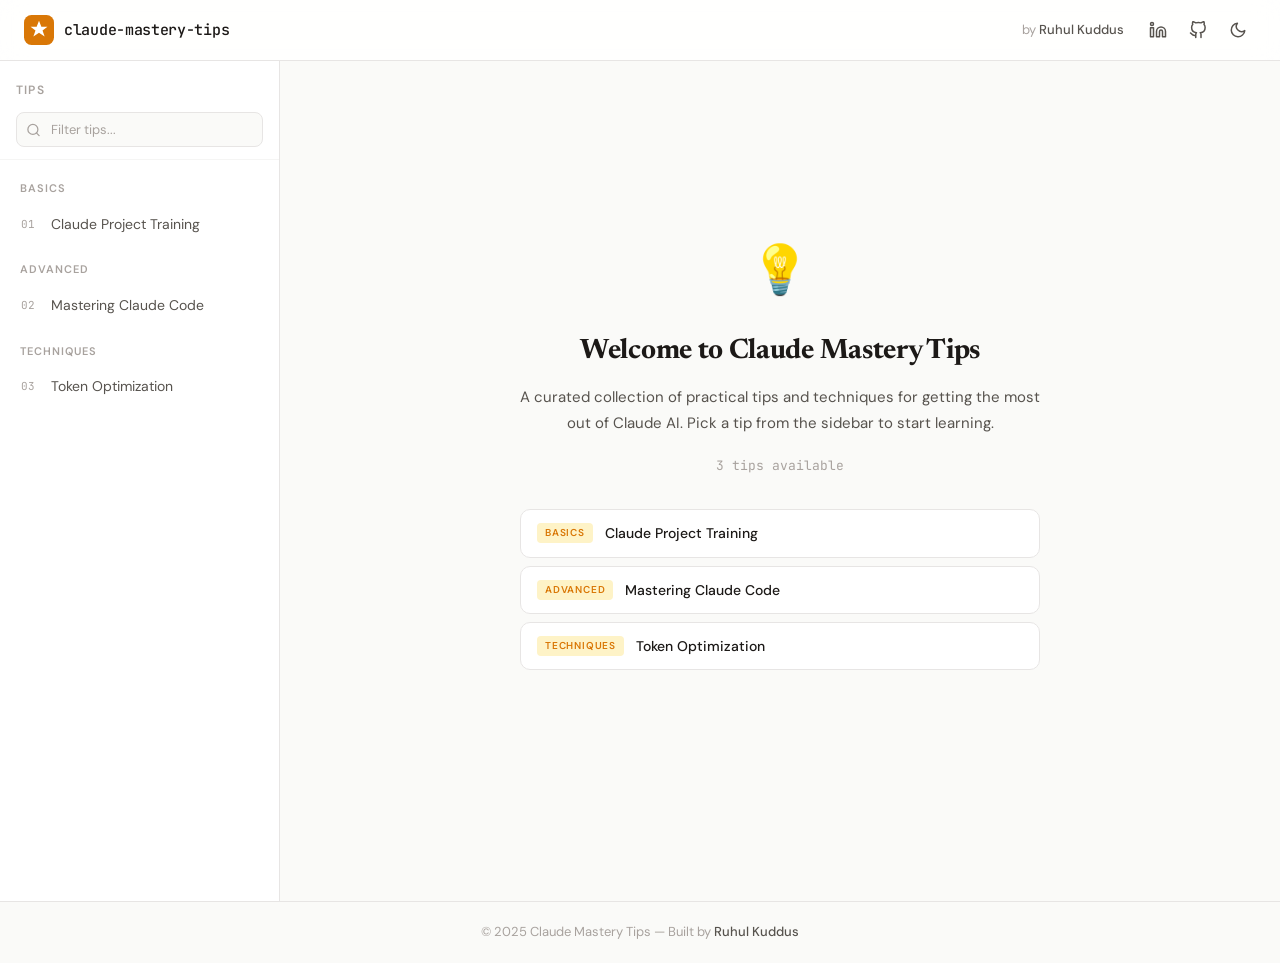
==== index.html @ 5baa3fc4 "Initial commit" ====
<!DOCTYPE html>
<html lang="en" data-theme="light">
<head>
  <meta charset="UTF-8">
  <meta name="viewport" content="width=device-width, initial-scale=1.0">
  <title>Claude Mastery Tips — Practical AI Prompting Guide</title>
  <meta name="description" content="A curated collection of practical tips and techniques for mastering Claude AI. Learn prompt engineering, system prompts, and advanced workflows.">
  <meta property="og:title" content="Claude Mastery Tips">
  <meta property="og:description" content="Practical tips and techniques for mastering Claude AI.">
  <meta property="og:type" content="website">
  <link rel="icon" href="data:image/svg+xml,<svg xmlns='http://www.w3.org/2000/svg' viewBox='0 0 100 100'><text y='.9em' font-size='90'>💡</text></svg>">
  <link rel="preconnect" href="https://fonts.googleapis.com">
  <link rel="preconnect" href="https://fonts.gstatic.com" crossorigin>
  <link href="https://fonts.googleapis.com/css2?family=Newsreader:ital,opsz,wght@0,6..72,400;0,6..72,600;0,6..72,700;1,6..72,400&family=DM+Sans:ital,wght@0,400;0,500;0,600;0,700;1,400&family=JetBrains+Mono:wght@400;500&display=swap" rel="stylesheet">
  <link rel="stylesheet" href="style.css">
</head>
<body>

  <!-- Reading Progress Bar -->
  <div class="progress-bar" id="progressBar"></div>

  <!-- Header -->
  <header class="site-header" id="siteHeader">
    <div class="header-inner">
      <div class="header-left">
        <a href="#" class="site-brand" id="homeLink">
          <svg class="site-logo" viewBox="0 0 32 32" fill="none" xmlns="http://www.w3.org/2000/svg">
            <rect width="32" height="32" rx="8" fill="var(--accent)"/>
            <path d="M16 6L18.5 12.5H25L19.75 16.5L22 23L16 19L10 23L12.25 16.5L7 12.5H13.5L16 6Z" fill="white"/>
          </svg>
          <span class="site-name">claude-mastery-tips</span>
        </a>
      </div>
      <div class="header-right">
        <span class="dev-credit">by <a href="https://linkedin.com/in/ruhulkuddus" target="_blank" rel="noopener">Ruhul Kuddus</a></span>
        <div class="header-icons">
          <a href="https://www.linkedin.com/in/mdruhulkuddus/" target="_blank" rel="noopener" class="icon-link" aria-label="LinkedIn">
            <svg viewBox="0 0 24 24" fill="none" stroke="currentColor" stroke-width="2" stroke-linecap="round" stroke-linejoin="round"><path d="M16 8a6 6 0 0 1 6 6v7h-4v-7a2 2 0 0 0-2-2 2 2 0 0 0-2 2v7h-4v-7a6 6 0 0 1 6-6z"/><rect x="2" y="9" width="4" height="12"/><circle cx="4" cy="4" r="2"/></svg>
          </a>
          <a href="https://github.com/mdruhulkuddus/" target="_blank" rel="noopener" class="icon-link" aria-label="GitHub">
            <svg viewBox="0 0 24 24" fill="none" stroke="currentColor" stroke-width="2" stroke-linecap="round" stroke-linejoin="round"><path d="M9 19c-5 1.5-5-2.5-7-3m14 6v-3.87a3.37 3.37 0 0 0-.94-2.61c3.14-.35 6.44-1.54 6.44-7A5.44 5.44 0 0 0 20 4.77 5.07 5.07 0 0 0 19.91 1S18.73.65 16 2.48a13.38 13.38 0 0 0-7 0C6.27.65 5.09 1 5.09 1A5.07 5.07 0 0 0 5 4.77a5.44 5.44 0 0 0-1.5 3.78c0 5.42 3.3 6.61 6.44 7A3.37 3.37 0 0 0 9 18.13V22"/></svg>
          </a>
          <button class="theme-toggle" id="themeToggle" aria-label="Toggle theme">
            <!-- Sun icon (shown in dark mode) -->
            <svg class="icon-sun" viewBox="0 0 24 24" fill="none" stroke="currentColor" stroke-width="2" stroke-linecap="round" stroke-linejoin="round"><circle cx="12" cy="12" r="5"/><line x1="12" y1="1" x2="12" y2="3"/><line x1="12" y1="21" x2="12" y2="23"/><line x1="4.22" y1="4.22" x2="5.64" y2="5.64"/><line x1="18.36" y1="18.36" x2="19.78" y2="19.78"/><line x1="1" y1="12" x2="3" y2="12"/><line x1="21" y1="12" x2="23" y2="12"/><line x1="4.22" y1="19.78" x2="5.64" y2="18.36"/><line x1="18.36" y1="5.64" x2="19.78" y2="4.22"/></svg>
            <!-- Moon icon (shown in light mode) -->
            <svg class="icon-moon" viewBox="0 0 24 24" fill="none" stroke="currentColor" stroke-width="2" stroke-linecap="round" stroke-linejoin="round"><path d="M21 12.79A9 9 0 1 1 11.21 3 7 7 0 0 0 21 12.79z"/></svg>
          </button>
        </div>
      </div>
    </div>

    <!-- Mobile Menu Button -->
    <button class="mobile-menu-btn" id="mobileMenuBtn" aria-label="Toggle sidebar">
      <svg viewBox="0 0 24 24" fill="none" stroke="currentColor" stroke-width="2" stroke-linecap="round" stroke-linejoin="round"><line x1="3" y1="12" x2="21" y2="12"/><line x1="3" y1="6" x2="21" y2="6"/><line x1="3" y1="18" x2="21" y2="18"/></svg>
    </button>
  </header>

  <!-- Main Layout -->
  <main class="main-layout">
    <!-- Sidebar Overlay (mobile) -->
    <div class="sidebar-overlay" id="sidebarOverlay"></div>

    <!-- Sidebar -->
    <aside class="sidebar" id="sidebar">
      <div class="sidebar-header">
        <h2 class="sidebar-title">Tips</h2>
        <div class="sidebar-search">
          <svg class="search-icon" viewBox="0 0 24 24" fill="none" stroke="currentColor" stroke-width="2" stroke-linecap="round" stroke-linejoin="round"><circle cx="11" cy="11" r="8"/><line x1="21" y1="21" x2="16.65" y2="16.65"/></svg>
          <input type="text" id="searchInput" placeholder="Filter tips..." aria-label="Filter tips">
        </div>
      </div>
      <nav class="sidebar-nav" id="sidebarNav">
        <!-- Generated by JS -->
      </nav>
    </aside>

    <!-- Content Area -->
    <div class="content-area" id="contentArea">
      <!-- Welcome screen or loaded tip -->
      <div class="welcome-screen" id="welcomeScreen">
        <div class="welcome-inner">
          <div class="welcome-icon">💡</div>
          <h1>Welcome to Claude Mastery Tips</h1>
          <p>A curated collection of practical tips and techniques for getting the most out of Claude AI. Pick a tip from the sidebar to start learning.</p>
          <div class="welcome-stats">
            <span id="tipCount">0 tips</span> available
          </div>
          <div class="featured-tips" id="featuredTips">
            <!-- Generated by JS -->
          </div>
        </div>
      </div>

      <!-- Tip content injected here -->
      <div class="tip-container" id="tipContainer" style="display:none;">
        <div class="tip-nav-bar">
          <button class="tip-nav-btn" id="prevTip" aria-label="Previous tip">
            <svg viewBox="0 0 24 24" fill="none" stroke="currentColor" stroke-width="2" stroke-linecap="round" stroke-linejoin="round"><polyline points="15 18 9 12 15 6"/></svg>
            <span>Previous</span>
          </button>
          <span class="tip-position" id="tipPosition"></span>
          <button class="tip-nav-btn" id="nextTip" aria-label="Next tip">
            <span>Next</span>
            <svg viewBox="0 0 24 24" fill="none" stroke="currentColor" stroke-width="2" stroke-linecap="round" stroke-linejoin="round"><polyline points="9 18 15 12 9 6"/></svg>
          </button>
        </div>
        <article class="tip-body" id="tipBody">
          <!-- Loaded content here -->
        </article>
      </div>

      <!-- Back to top -->
      <button class="back-to-top" id="backToTop" aria-label="Back to top">
        <svg viewBox="0 0 24 24" fill="none" stroke="currentColor" stroke-width="2" stroke-linecap="round" stroke-linejoin="round"><polyline points="18 15 12 9 6 15"/></svg>
      </button>
    </div>
  </main>

  <!-- Footer -->
  <footer class="site-footer">
    <div class="footer-inner">
      <p>&copy; 2025 Claude Mastery Tips — Built by <a href="https://www.linkedin.com/in/mdruhulkuddus/" target="_blank" rel="noopener">Ruhul Kuddus</a></p>
    </div>
  </footer>

  <script src="app.js"></script>
</body>
</html>
---- style.css ----
/* ===================================================
   Claude Mastery Tips — Stylesheet
   A clean, readable, blog-style static site
   =================================================== */

/* --- CSS Custom Properties (Theme) --- */
:root {
  /* Light Theme (default) */
  --bg: #FAFAF8;
  --bg-secondary: #F2F1EE;
  --surface: #FFFFFF;
  --text: #1C1917;
  --text-secondary: #57534E;
  --text-muted: #A8A29E;
  --accent: #D97706;
  --accent-hover: #B45309;
  --accent-light: #FEF3C7;
  --accent-subtle: rgba(217, 119, 6, 0.08);
  --border: #E7E5E4;
  --border-light: #F5F5F4;
  --sidebar-bg: #FFFFFF;
  --sidebar-active: #FEF3C7;
  --sidebar-hover: #FAFAF8;
  --code-bg: #F5F5F4;
  --code-text: #292524;
  --code-border: #E7E5E4;
  --blockquote-bg: #FFFBEB;
  --blockquote-border: #F59E0B;
  --shadow-sm: 0 1px 2px rgba(0,0,0,0.04);
  --shadow-md: 0 4px 12px rgba(0,0,0,0.06);
  --shadow-lg: 0 8px 24px rgba(0,0,0,0.08);
  --header-bg: rgba(255, 255, 255, 0.85);
  --progress-bg: var(--accent);
  --scrollbar-thumb: #D6D3D1;
  --scrollbar-track: transparent;
  --overlay-bg: rgba(0,0,0,0.3);
  --table-stripe: #FAFAF8;
  --kbd-bg: #E7E5E4;
}

[data-theme="dark"] {
  --bg: #1A1917;
  --bg-secondary: #22201E;
  --surface: #2A2826;
  --text: #E7E5E4;
  --text-secondary: #A8A29E;
  --text-muted: #78716C;
  --accent: #FBBF24;
  --accent-hover: #F59E0B;
  --accent-light: rgba(251, 191, 36, 0.12);
  --accent-subtle: rgba(251, 191, 36, 0.06);
  --border: #3D3A37;
  --border-light: #2A2826;
  --sidebar-bg: #22201E;
  --sidebar-active: rgba(251, 191, 36, 0.12);
  --sidebar-hover: #2A2826;
  --code-bg: #2A2826;
  --code-text: #E7E5E4;
  --code-border: #3D3A37;
  --blockquote-bg: rgba(251, 191, 36, 0.06);
  --blockquote-border: #FBBF24;
  --shadow-sm: 0 1px 2px rgba(0,0,0,0.2);
  --shadow-md: 0 4px 12px rgba(0,0,0,0.3);
  --shadow-lg: 0 8px 24px rgba(0,0,0,0.4);
  --header-bg: rgba(26, 25, 23, 0.9);
  --scrollbar-thumb: #44403C;
  --overlay-bg: rgba(0,0,0,0.6);
  --table-stripe: #2A2826;
  --kbd-bg: #3D3A37;
}

/* --- Base Reset --- */
*, *::before, *::after {
  box-sizing: border-box;
  margin: 0;
  padding: 0;
}

html {
  scroll-behavior: smooth;
  -webkit-text-size-adjust: 100%;
}

body {
  font-family: 'DM Sans', -apple-system, BlinkMacSystemFont, sans-serif;
  font-size: 16px;
  line-height: 1.6;
  color: var(--text);
  background-color: var(--bg);
  transition: background-color 0.25s ease, color 0.25s ease;
  min-height: 100vh;
  display: flex;
  flex-direction: column;
  overflow-x: hidden;
}

a {
  color: var(--accent);
  text-decoration: none;
  transition: color 0.2s ease;
}

a:hover {
  color: var(--accent-hover);
}

/* Scrollbar */
::-webkit-scrollbar {
  width: 6px;
}
::-webkit-scrollbar-track {
  background: var(--scrollbar-track);
}
::-webkit-scrollbar-thumb {
  background: var(--scrollbar-thumb);
  border-radius: 3px;
}

/* --- Reading Progress Bar --- */
.progress-bar {
  position: fixed;
  top: 0;
  left: 0;
  height: 3px;
  width: 0%;
  background: var(--accent);
  z-index: 1001;
  transition: width 0.1s linear;
  border-radius: 0 2px 2px 0;
}

/* --- Header --- */
.site-header {
  position: sticky;
  top: 0;
  z-index: 100;
  background: var(--header-bg);
  backdrop-filter: blur(12px);
  -webkit-backdrop-filter: blur(12px);
  border-bottom: 1px solid var(--border);
  transition: background-color 0.25s ease, border-color 0.25s ease;
}

.header-inner {
  max-width: 1400px;
  margin: 0 auto;
  padding: 0 24px;
  height: 60px;
  display: flex;
  align-items: center;
  justify-content: space-between;
}

.header-left {
  display: flex;
  align-items: center;
}

.site-brand {
  display: flex;
  align-items: center;
  gap: 10px;
  color: var(--text);
  text-decoration: none;
  transition: opacity 0.2s;
}

.site-brand:hover {
  opacity: 0.8;
  color: var(--text);
}

.site-logo {
  width: 30px;
  height: 30px;
  flex-shrink: 0;
}

.site-name {
  font-family: 'JetBrains Mono', monospace;
  font-size: 15px;
  font-weight: 500;
  letter-spacing: -0.3px;
}

.header-right {
  display: flex;
  align-items: center;
  gap: 16px;
}

.dev-credit {
  font-size: 13px;
  color: var(--text-muted);
}

.dev-credit a {
  color: var(--text-secondary);
  font-weight: 500;
}

.dev-credit a:hover {
  color: var(--accent);
}

.header-icons {
  display: flex;
  align-items: center;
  gap: 4px;
}

.icon-link,
.theme-toggle {
  display: flex;
  align-items: center;
  justify-content: center;
  width: 36px;
  height: 36px;
  border-radius: 8px;
  color: var(--text-secondary);
  transition: all 0.2s ease;
  border: none;
  background: transparent;
  cursor: pointer;
}

.icon-link svg,
.theme-toggle svg {
  width: 18px;
  height: 18px;
}

.icon-link:hover,
.theme-toggle:hover {
  background: var(--bg-secondary);
  color: var(--text);
}

/* Theme toggle icon visibility */
[data-theme="light"] .icon-sun { display: none; }
[data-theme="light"] .icon-moon { display: block; }
[data-theme="dark"] .icon-sun { display: block; }
[data-theme="dark"] .icon-moon { display: none; }

/* Mobile menu button */
.mobile-menu-btn {
  display: none;
  position: absolute;
  left: 16px;
  top: 50%;
  transform: translateY(-50%);
  width: 36px;
  height: 36px;
  align-items: center;
  justify-content: center;
  border: none;
  background: transparent;
  color: var(--text);
  cursor: pointer;
  border-radius: 8px;
  transition: background 0.2s;
}

.mobile-menu-btn svg {
  width: 20px;
  height: 20px;
}

.mobile-menu-btn:hover {
  background: var(--bg-secondary);
}

/* --- Main Layout --- */
.main-layout {
  flex: 1;
  display: flex;
  max-width: 1400px;
  margin: 0 auto;
  width: 100%;
  position: relative;
}

/* --- Sidebar --- */
.sidebar {
  width: 280px;
  min-width: 280px;
  height: calc(100vh - 60px);
  position: sticky;
  top: 60px;
  background: var(--sidebar-bg);
  border-right: 1px solid var(--border);
  display: flex;
  flex-direction: column;
  overflow: hidden;
  transition: background-color 0.25s ease, border-color 0.25s ease;
}

.sidebar-header {
  padding: 20px 16px 12px;
  border-bottom: 1px solid var(--border-light);
}

.sidebar-title {
  font-family: 'DM Sans', sans-serif;
  font-size: 12px;
  font-weight: 600;
  text-transform: uppercase;
  letter-spacing: 1.2px;
  color: var(--text-muted);
  margin-bottom: 12px;
}

.sidebar-search {
  position: relative;
}

.search-icon {
  position: absolute;
  left: 10px;
  top: 50%;
  transform: translateY(-50%);
  width: 15px;
  height: 15px;
  color: var(--text-muted);
  pointer-events: none;
}

.sidebar-search input {
  width: 100%;
  padding: 8px 12px 8px 34px;
  border: 1px solid var(--border);
  border-radius: 8px;
  background: var(--bg);
  color: var(--text);
  font-family: 'DM Sans', sans-serif;
  font-size: 13px;
  outline: none;
  transition: all 0.2s ease;
}

.sidebar-search input::placeholder {
  color: var(--text-muted);
}

.sidebar-search input:focus {
  border-color: var(--accent);
  box-shadow: 0 0 0 3px var(--accent-subtle);
}

.sidebar-nav {
  flex: 1;
  overflow-y: auto;
  padding: 8px;
}

.sidebar-category {
  margin-bottom: 4px;
}

.category-label {
  font-size: 11px;
  font-weight: 600;
  text-transform: uppercase;
  letter-spacing: 1px;
  color: var(--text-muted);
  padding: 12px 12px 6px;
  display: block;
}

.sidebar-link {
  display: flex;
  align-items: center;
  gap: 10px;
  padding: 10px 12px;
  border-radius: 8px;
  color: var(--text-secondary);
  font-size: 14px;
  font-weight: 400;
  text-decoration: none;
  transition: all 0.15s ease;
  cursor: pointer;
  border: 1px solid transparent;
  line-height: 1.4;
}

.sidebar-link:hover {
  background: var(--sidebar-hover);
  color: var(--text);
}

.sidebar-link.active {
  background: var(--sidebar-active);
  color: var(--accent-hover);
  font-weight: 500;
  border-color: rgba(217, 119, 6, 0.15);
}

[data-theme="dark"] .sidebar-link.active {
  color: var(--accent);
  border-color: rgba(251, 191, 36, 0.15);
}

.sidebar-link-number {
  font-family: 'JetBrains Mono', monospace;
  font-size: 11px;
  color: var(--text-muted);
  min-width: 20px;
}

.sidebar-link.active .sidebar-link-number {
  color: var(--accent);
}

.sidebar-no-results {
  padding: 20px 16px;
  text-align: center;
  color: var(--text-muted);
  font-size: 13px;
}

/* Sidebar overlay for mobile */
.sidebar-overlay {
  display: none;
  position: fixed;
  inset: 0;
  background: var(--overlay-bg);
  z-index: 49;
  opacity: 0;
  transition: opacity 0.3s ease;
}

.sidebar-overlay.active {
  display: block;
  opacity: 1;
}

/* --- Content Area --- */
.content-area {
  flex: 1;
  min-width: 0;
  position: relative;
  padding: 0;
}

/* Welcome Screen */
.welcome-screen {
  display: flex;
  align-items: center;
  justify-content: center;
  min-height: calc(100vh - 60px - 60px);
  padding: 40px 24px;
}

.welcome-inner {
  max-width: 520px;
  text-align: center;
}

.welcome-icon {
  font-size: 48px;
  margin-bottom: 20px;
  animation: float 3s ease-in-out infinite;
}

@keyframes float {
  0%, 100% { transform: translateY(0); }
  50% { transform: translateY(-8px); }
}

.welcome-inner h1 {
  font-family: 'Newsreader', Georgia, serif;
  font-size: 28px;
  font-weight: 700;
  margin-bottom: 12px;
  color: var(--text);
  letter-spacing: -0.3px;
}

.welcome-inner p {
  color: var(--text-secondary);
  font-size: 15px;
  line-height: 1.7;
  margin-bottom: 20px;
}

.welcome-stats {
  font-family: 'JetBrains Mono', monospace;
  font-size: 13px;
  color: var(--text-muted);
  margin-bottom: 32px;
}

.featured-tips {
  display: flex;
  flex-direction: column;
  gap: 8px;
}

.featured-tip-card {
  display: flex;
  align-items: center;
  gap: 12px;
  padding: 12px 16px;
  background: var(--surface);
  border: 1px solid var(--border);
  border-radius: 10px;
  cursor: pointer;
  transition: all 0.2s ease;
  text-align: left;
  text-decoration: none;
  color: var(--text);
}

.featured-tip-card:hover {
  border-color: var(--accent);
  box-shadow: var(--shadow-md);
  transform: translateY(-1px);
  color: var(--text);
}

.featured-tip-card .card-category {
  font-size: 10px;
  font-weight: 600;
  text-transform: uppercase;
  letter-spacing: 0.8px;
  color: var(--accent);
  background: var(--accent-light);
  padding: 2px 8px;
  border-radius: 4px;
  flex-shrink: 0;
}

.featured-tip-card .card-title {
  font-size: 14px;
  font-weight: 500;
  flex: 1;
}

/* --- Tip Container --- */
.tip-container {
  max-width: 760px;
  margin: 0 auto;
  padding: 24px 32px 60px;
}

.tip-nav-bar {
  display: flex;
  align-items: center;
  justify-content: space-between;
  padding: 12px 0 24px;
  border-bottom: 1px solid var(--border-light);
  margin-bottom: 32px;
}

.tip-nav-btn {
  display: flex;
  align-items: center;
  gap: 6px;
  padding: 6px 12px;
  border: 1px solid var(--border);
  border-radius: 8px;
  background: var(--surface);
  color: var(--text-secondary);
  font-family: 'DM Sans', sans-serif;
  font-size: 13px;
  cursor: pointer;
  transition: all 0.2s ease;
}

.tip-nav-btn svg {
  width: 16px;
  height: 16px;
}

.tip-nav-btn:hover:not(:disabled) {
  border-color: var(--accent);
  color: var(--accent);
  background: var(--accent-subtle);
}

.tip-nav-btn:disabled {
  opacity: 0.35;
  cursor: not-allowed;
}

.tip-position {
  font-family: 'JetBrains Mono', monospace;
  font-size: 12px;
  color: var(--text-muted);
}

/* --- Tip Content Styles (Blog Typography) --- */
.tip-body .tip-content {}

.tip-body .tip-header {
  margin-bottom: 32px;
}

.tip-body .tip-category {
  display: inline-block;
  font-size: 11px;
  font-weight: 600;
  text-transform: uppercase;
  letter-spacing: 1px;
  color: var(--accent);
  background: var(--accent-light);
  padding: 3px 10px;
  border-radius: 5px;
  margin-bottom: 12px;
}

.tip-body h1 {
  font-family: 'Newsreader', Georgia, serif;
  font-size: 32px;
  font-weight: 700;
  line-height: 1.25;
  color: var(--text);
  margin-bottom: 12px;
  letter-spacing: -0.5px;
}

.tip-body .tip-meta {
  display: flex;
  align-items: center;
  gap: 16px;
  font-size: 13px;
  color: var(--text-muted);
}

.tip-body .tip-meta time {
  display: flex;
  align-items: center;
  gap: 4px;
}

.tip-body .read-time {
  display: flex;
  align-items: center;
  gap: 4px;
}

.tip-body .read-time::before {
  content: '·';
  margin-right: 4px;
}

/* Body text */
.tip-body h2 {
  font-family: 'Newsreader', Georgia, serif;
  font-size: 24px;
  font-weight: 600;
  margin-top: 40px;
  margin-bottom: 16px;
  color: var(--text);
  letter-spacing: -0.3px;
}

.tip-body h3 {
  font-family: 'DM Sans', sans-serif;
  font-size: 18px;
  font-weight: 600;
  margin-top: 32px;
  margin-bottom: 12px;
  color: var(--text);
}

.tip-body h4 {
  font-family: 'DM Sans', sans-serif;
  font-size: 15px;
  font-weight: 600;
  margin-top: 24px;
  margin-bottom: 8px;
  color: var(--text);
  text-transform: uppercase;
  letter-spacing: 0.5px;
}

.tip-body p {
  font-size: 16.5px;
  line-height: 1.75;
  margin-bottom: 18px;
  color: var(--text);
  font-family: 'Newsreader', Georgia, serif;
}

.tip-body strong {
  font-weight: 600;
  color: var(--text);
}

.tip-body em {
  font-style: italic;
}

.tip-body a {
  color: var(--accent);
  text-decoration: underline;
  text-decoration-thickness: 1px;
  text-underline-offset: 2px;
}

.tip-body a:hover {
  color: var(--accent-hover);
}

/* Lists */
.tip-body ul,
.tip-body ol {
  margin-bottom: 18px;
  padding-left: 24px;
  font-family: 'Newsreader', Georgia, serif;
}

.tip-body li {
  font-size: 16.5px;
  line-height: 1.75;
  margin-bottom: 6px;
  color: var(--text);
}

.tip-body li::marker {
  color: var(--accent);
}

/* Code */
.tip-body code {
  font-family: 'JetBrains Mono', monospace;
  font-size: 14px;
  background: var(--code-bg);
  color: var(--code-text);
  padding: 2px 6px;
  border-radius: 4px;
  border: 1px solid var(--code-border);
}

.tip-body pre {
  margin-bottom: 20px;
  border-radius: 10px;
  overflow: hidden;
  position: relative;
  border: 1px solid var(--code-border);
}

.tip-body pre code {
  display: block;
  padding: 20px 24px;
  overflow-x: auto;
  font-size: 13.5px;
  line-height: 1.6;
  background: var(--code-bg);
  border: none;
  border-radius: 0;
}

/* Copy button on code blocks */
.code-copy-btn {
  position: absolute;
  top: 8px;
  right: 8px;
  padding: 5px 10px;
  border: 1px solid var(--border);
  border-radius: 6px;
  background: var(--surface);
  color: var(--text-muted);
  font-family: 'DM Sans', sans-serif;
  font-size: 11px;
  cursor: pointer;
  opacity: 0;
  transition: all 0.2s ease;
  z-index: 2;
}

.tip-body pre:hover .code-copy-btn {
  opacity: 1;
}

.code-copy-btn:hover {
  color: var(--accent);
  border-color: var(--accent);
}

.code-copy-btn.copied {
  color: #16a34a;
  border-color: #16a34a;
}

/* Blockquote */
.tip-body blockquote {
  margin: 24px 0;
  padding: 16px 20px;
  background: var(--blockquote-bg);
  border-left: 3px solid var(--blockquote-border);
  border-radius: 0 8px 8px 0;
}

.tip-body blockquote p {
  margin-bottom: 0;
  font-style: italic;
  color: var(--text-secondary);
}

/* Table */
.tip-body table {
  width: 100%;
  margin-bottom: 20px;
  border-collapse: collapse;
  font-size: 14px;
  border-radius: 8px;
  overflow: hidden;
  border: 1px solid var(--border);
}

.tip-body th,
.tip-body td {
  padding: 10px 14px;
  text-align: left;
  border-bottom: 1px solid var(--border);
}

.tip-body th {
  background: var(--bg-secondary);
  font-weight: 600;
  font-size: 13px;
  text-transform: uppercase;
  letter-spacing: 0.5px;
  color: var(--text-secondary);
}

.tip-body tr:nth-child(even) td {
  background: var(--table-stripe);
}

/* Horizontal rule */
.tip-body hr {
  margin: 32px 0;
  border: none;
  height: 1px;
  background: var(--border);
}

/* Keyboard shortcut styling */
.tip-body kbd {
  font-family: 'JetBrains Mono', monospace;
  font-size: 12px;
  background: var(--kbd-bg);
  padding: 2px 6px;
  border-radius: 4px;
  border: 1px solid var(--border);
  box-shadow: 0 1px 0 var(--border);
}

/* Tip callout boxes */
.tip-body .callout {
  padding: 16px 20px;
  border-radius: 10px;
  margin: 24px 0;
  border: 1px solid;
}

.tip-body .callout-tip {
  background: rgba(34, 197, 94, 0.06);
  border-color: rgba(34, 197, 94, 0.2);
}

.tip-body .callout-warning {
  background: rgba(234, 179, 8, 0.06);
  border-color: rgba(234, 179, 8, 0.2);
}

.tip-body .callout-info {
  background: rgba(59, 130, 246, 0.06);
  border-color: rgba(59, 130, 246, 0.2);
}

.tip-body .callout-title {
  font-weight: 600;
  margin-bottom: 4px;
  font-size: 14px;
}

/* --- Back to Top --- */
.back-to-top {
  position: fixed;
  bottom: 24px;
  right: 24px;
  width: 40px;
  height: 40px;
  display: flex;
  align-items: center;
  justify-content: center;
  border-radius: 10px;
  border: 1px solid var(--border);
  background: var(--surface);
  color: var(--text-secondary);
  cursor: pointer;
  opacity: 0;
  pointer-events: none;
  transform: translateY(8px);
  transition: all 0.25s ease;
  box-shadow: var(--shadow-md);
  z-index: 50;
}

.back-to-top svg {
  width: 18px;
  height: 18px;
}

.back-to-top.visible {
  opacity: 1;
  pointer-events: auto;
  transform: translateY(0);
}

.back-to-top:hover {
  color: var(--accent);
  border-color: var(--accent);
}

/* --- Footer --- */
.site-footer {
  border-top: 1px solid var(--border);
  background: var(--bg);
  transition: background-color 0.25s ease, border-color 0.25s ease;
}

.footer-inner {
  max-width: 1400px;
  margin: 0 auto;
  padding: 20px 24px;
  text-align: center;
}

.footer-inner p {
  font-size: 13px;
  color: var(--text-muted);
}

.footer-inner a {
  color: var(--text-secondary);
  font-weight: 500;
}

.footer-inner a:hover {
  color: var(--accent);
}

/* --- Content Loading Animation --- */
@keyframes fadeInUp {
  from {
    opacity: 0;
    transform: translateY(12px);
  }
  to {
    opacity: 1;
    transform: translateY(0);
  }
}

.tip-body.fade-in {
  animation: fadeInUp 0.35s ease forwards;
}

/* Skeleton loading */
.skeleton {
  background: linear-gradient(90deg, var(--bg-secondary) 25%, var(--border-light) 50%, var(--bg-secondary) 75%);
  background-size: 200% 100%;
  animation: shimmer 1.5s infinite;
  border-radius: 6px;
}

@keyframes shimmer {
  0% { background-position: 200% 0; }
  100% { background-position: -200% 0; }
}

.skeleton-title {
  height: 36px;
  width: 70%;
  margin-bottom: 12px;
}

.skeleton-meta {
  height: 16px;
  width: 30%;
  margin-bottom: 32px;
}

.skeleton-line {
  height: 18px;
  width: 100%;
  margin-bottom: 12px;
}

.skeleton-line:nth-child(odd) {
  width: 90%;
}

/* --- Responsive --- */
@media (max-width: 1024px) {
  .sidebar {
    width: 240px;
    min-width: 240px;
  }

  .tip-container {
    padding: 24px 24px 60px;
  }
}

@media (max-width: 768px) {
  .mobile-menu-btn {
    display: flex;
  }

  .header-inner {
    padding-left: 56px;
  }

  .site-name {
    font-size: 13px;
  }

  .dev-credit {
    display: none;
  }

  .sidebar {
    position: fixed;
    top: 0;
    left: 0;
    bottom: 0;
    z-index: 50;
    transform: translateX(-100%);
    transition: transform 0.3s ease;
    width: 280px;
    height: 100vh;
    border-right: 1px solid var(--border);
    box-shadow: var(--shadow-lg);
  }

  .sidebar.open {
    transform: translateX(0);
  }

  .content-area {
    width: 100%;
  }

  .tip-container {
    padding: 20px 16px 48px;
  }

  .tip-body h1 {
    font-size: 26px;
  }

  .tip-body h2 {
    font-size: 21px;
  }

  .welcome-inner h1 {
    font-size: 24px;
  }

  .tip-nav-btn span {
    display: none;
  }

  .back-to-top {
    bottom: 16px;
    right: 16px;
  }
}

@media (max-width: 480px) {
  .header-inner {
    padding: 0 12px 0 48px;
  }

  .header-icons {
    gap: 0;
  }

  .icon-link,
  .theme-toggle {
    width: 32px;
    height: 32px;
  }
}

/* Print */
@media print {
  .site-header,
  .sidebar,
  .sidebar-overlay,
  .mobile-menu-btn,
  .progress-bar,
  .back-to-top,
  .tip-nav-bar,
  .code-copy-btn {
    display: none !important;
  }

  .main-layout {
    display: block;
  }

  .content-area {
    width: 100%;
  }

  .tip-container {
    max-width: 100%;
    padding: 0;
  }

  body {
    background: white;
    color: black;
  }
}
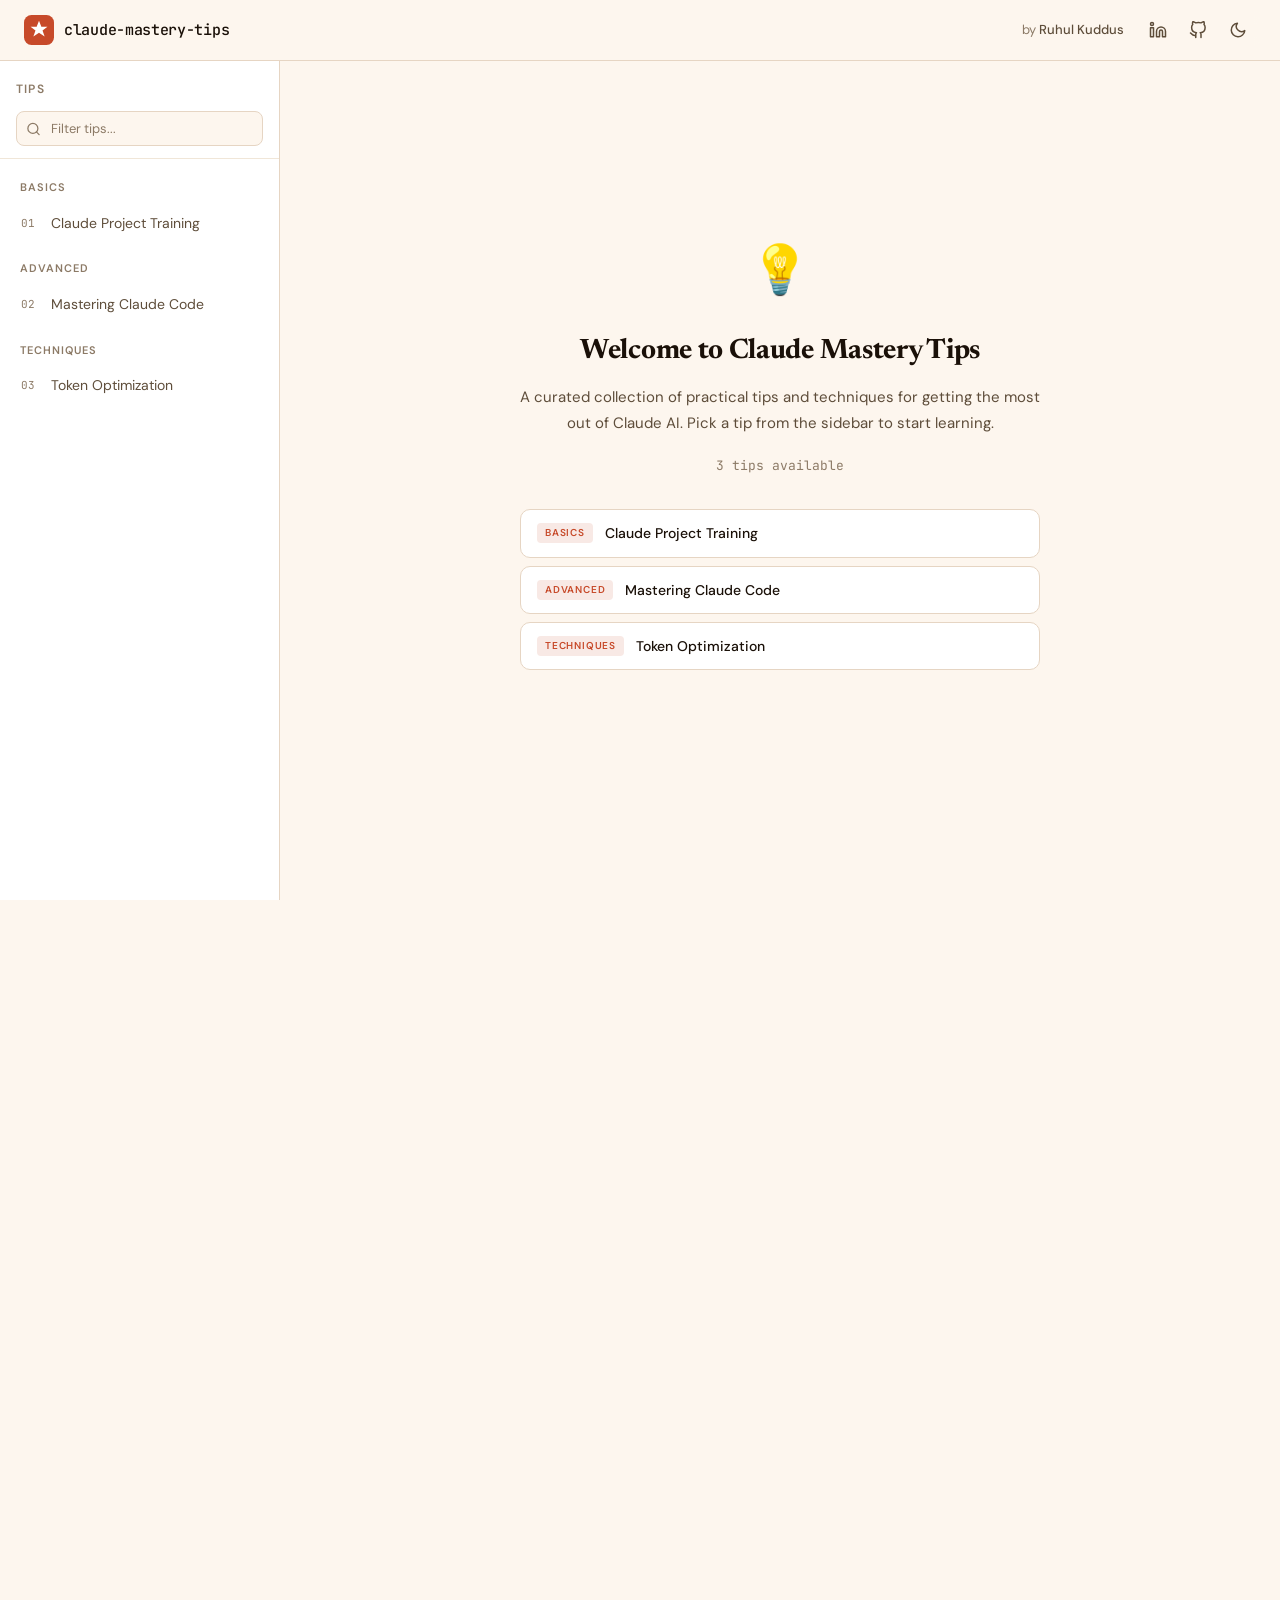
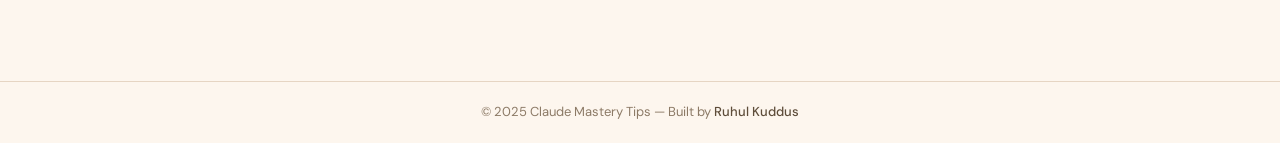
==== commit 76083c28: "Changed theme dynamically for dark and light" ====
--- a/index.html
+++ b/index.html
@@ -12,7 +12,9 @@
   <link rel="preconnect" href="https://fonts.googleapis.com">
   <link rel="preconnect" href="https://fonts.gstatic.com" crossorigin>
   <link href="https://fonts.googleapis.com/css2?family=Newsreader:ital,opsz,wght@0,6..72,400;0,6..72,600;0,6..72,700;1,6..72,400&family=DM+Sans:ital,wght@0,400;0,500;0,600;0,700;1,400&family=JetBrains+Mono:wght@400;500&display=swap" rel="stylesheet">
-  <link rel="stylesheet" href="style.css">
+  <link rel="stylesheet" href="css/theme.css">
+  <link rel="stylesheet" href="css/style.css">
+  <link rel="stylesheet" href="css/tips.css">
 </head>
 <body>
 
@@ -124,6 +126,6 @@
     </div>
   </footer>
 
-  <script src="app.js"></script>
+  <script src="js/app.js"></script>
 </body>
 </html>
--- a/css/theme.css
+++ b/css/theme.css
@@ -0,0 +1,174 @@
+/* ===================================================
+   Claude Mastery Tips — Global Theme Variables
+   Source of truth for all colors across every page.
+   Light defaults are based on the warm cream palette
+   from tip-master-claude-code. Dark mode inverts to a
+   deep warm-brown palette, keeping the same accent hue.
+   =================================================== */
+
+:root {
+  /* ── Backgrounds ── */
+  --bg:             #fdf6ee;
+  --bg-secondary:   #faf0e4;
+  --surface:        #ffffff;
+  --surface-alt:    #fef9f3;
+  --surface-inner:  #f7efe5;
+  --surface-muted:  #f0e6d8;
+
+  /* ── Text ── */
+  --text:           #1a1008;
+  --text-secondary: #5e4d3a;
+  --text-muted:     #8c7a66;
+
+  /* ── Accent — burnt orange / terracotta ── */
+  --accent:         #c74a2a;
+  --accent-hover:   #d95530;
+  --accent-dark:    #a33d22;
+  --accent-light:   rgba(199, 74, 42, 0.12);
+  --accent-subtle:  rgba(199, 74, 42, 0.06);
+  --accent-bg:      rgba(199, 74, 42, 0.08);
+
+  /* ── Borders ── */
+  --border:         #e6d5c3;
+  --border-light:   #f0e6d8;   /* lighter, for subtle dividers  */
+  --border-medium:  #d4bfa8;   /* darker, for emphasis borders  */
+
+  /* ── Semantic / category colours ── */
+  --color-teal:     #0d8a7c;
+  --color-teal-bg:  rgba(13, 138, 124, 0.08);
+  --color-blue:     #2563b0;
+  --color-blue-bg:  rgba(37, 99, 176, 0.07);
+  --color-amber:    #b87708;
+  --color-amber-bg: rgba(184, 119, 8, 0.08);
+  --color-violet:   #6d3fc0;
+  --color-violet-bg:rgba(109, 63, 192, 0.07);
+  --color-lime:     #578a0e;
+  --color-lime-bg:  rgba(87, 138, 14, 0.08);
+  --color-rose:     #c0293e;
+  --color-rose-bg:  rgba(192, 41, 62, 0.07);
+  --color-sky:      #0974b8;
+  --color-sky-bg:   rgba(9, 116, 184, 0.07);
+  --color-orange:   #d9610a;
+  --color-orange-bg:rgba(217, 97, 10, 0.10);
+
+  /* ── Gradients ── */
+  --gradient-blue:    linear-gradient(135deg, #3b82f6, #06b6d4);
+  --gradient-emerald: linear-gradient(135deg, #10b981, #06b6d4);
+  --gradient-amber:   linear-gradient(135deg, #f59e0b, #f97316);
+  --gradient-rose:    linear-gradient(135deg, #f43f5e, #a855f7);
+
+  /* ── Sidebar ── */
+  --sidebar-bg:     #ffffff;
+  --sidebar-active: rgba(199, 74, 42, 0.08);
+  --sidebar-hover:  #faf0e4;
+
+  /* ── Code blocks ── */
+  --code-bg:        #1e1710;
+  --code-text:      #d4c8b8;
+  --code-border:    #3a2e22;
+
+  /* ── Blockquote ── */
+  --blockquote-bg:     rgba(199, 74, 42, 0.05);
+  --blockquote-border: #c74a2a;
+
+  /* ── UI chrome ── */
+  --header-bg:      rgba(253, 246, 238, 0.88);
+  --progress-bg:    var(--accent);
+  --overlay-bg:     rgba(0, 0, 0, 0.35);
+  --table-stripe:   #faf0e4;
+  --kbd-bg:         #e6d5c3;
+
+  /* ── Scrollbar ── */
+  --scrollbar-thumb: #d4bfa8;
+  --scrollbar-track: transparent;
+
+  /* ── Shadows ── */
+  --shadow-sm: 0 1px 2px  rgba(140, 100, 60, 0.06);
+  --shadow-md: 0 4px 12px rgba(140, 100, 60, 0.10);
+  --shadow-lg: 0 8px 24px rgba(140, 100, 60, 0.14);
+}
+
+/* ─────────────────────────────────────────
+   DARK MODE
+   Warm dark-brown palette — same accent hue,
+   brightened slightly for contrast on dark bg.
+───────────────────────────────────────── */
+[data-theme="dark"] {
+  /* ── Backgrounds ── */
+  --bg:             #18100a;
+  --bg-secondary:   #211508;
+  --surface:        #2a1d12;
+  --surface-alt:    #231810;
+  --surface-inner:  #32221a;
+  --surface-muted:  #3d2b1e;
+
+  /* ── Text ── */
+  --text:           #f0e0d0;
+  --text-secondary: #b89880;
+  --text-muted:     #7a6050;
+
+  /* ── Accent ── */
+  --accent:         #e86040;
+  --accent-hover:   #f07048;
+  --accent-dark:    #c74a2a;
+  --accent-light:   rgba(232, 96, 64, 0.15);
+  --accent-subtle:  rgba(232, 96, 64, 0.08);
+  --accent-bg:      rgba(232, 96, 64, 0.10);
+
+  /* ── Borders ── */
+  --border:         #3d2a1a;
+  --border-light:   #2a1d12;
+  --border-medium:  #4d3828;
+
+  /* ── Semantic colours — brighter for dark bg ── */
+  --color-teal:     #2dd4bf;
+  --color-teal-bg:  rgba(45, 212, 191, 0.10);
+  --color-blue:     #60a5fa;
+  --color-blue-bg:  rgba(96, 165, 250, 0.10);
+  --color-amber:    #fbbf24;
+  --color-amber-bg: rgba(251, 191, 36, 0.10);
+  --color-violet:   #a78bfa;
+  --color-violet-bg:rgba(167, 139, 250, 0.10);
+  --color-lime:     #a3e635;
+  --color-lime-bg:  rgba(163, 230, 53, 0.10);
+  --color-rose:     #fb7185;
+  --color-rose-bg:  rgba(251, 113, 133, 0.10);
+  --color-sky:      #38bdf8;
+  --color-sky-bg:   rgba(56, 189, 248, 0.10);
+  --color-orange:   #fb923c;
+  --color-orange-bg:rgba(251, 146, 60, 0.12);
+
+  /* ── Gradients (same as light — they look fine on dark) ── */
+  --gradient-blue:    linear-gradient(135deg, #3b82f6, #06b6d4);
+  --gradient-emerald: linear-gradient(135deg, #10b981, #06b6d4);
+  --gradient-amber:   linear-gradient(135deg, #f59e0b, #f97316);
+  --gradient-rose:    linear-gradient(135deg, #f43f5e, #a855f7);
+
+  /* ── Sidebar ── */
+  --sidebar-bg:     #211508;
+  --sidebar-active: rgba(232, 96, 64, 0.12);
+  --sidebar-hover:  #2a1d12;
+
+  /* ── Code blocks ── */
+  --code-bg:        #0f0905;
+  --code-text:      #e0cdb8;
+  --code-border:    #2a1d12;
+
+  /* ── Blockquote ── */
+  --blockquote-bg:     rgba(232, 96, 64, 0.07);
+  --blockquote-border: #e86040;
+
+  /* ── UI chrome ── */
+  --header-bg:      rgba(24, 16, 10, 0.92);
+  --overlay-bg:     rgba(0, 0, 0, 0.60);
+  --table-stripe:   #2a1d12;
+  --kbd-bg:         #3d2a1a;
+
+  /* ── Scrollbar ── */
+  --scrollbar-thumb: #4d3828;
+
+  /* ── Shadows ── */
+  --shadow-sm: 0 1px 2px  rgba(0, 0, 0, 0.22);
+  --shadow-md: 0 4px 12px rgba(0, 0, 0, 0.32);
+  --shadow-lg: 0 8px 24px rgba(0, 0, 0, 0.42);
+}
--- a/css/style.css
+++ b/css/style.css
@@ -0,0 +1,1069 @@
+/* ===================================================
+   Claude Mastery Tips — Stylesheet
+   A clean, readable, blog-style static site
+   =================================================== */
+
+/* Variables are defined in theme.css — loaded before this file. */
+
+/* --- Base Reset --- */
+*, *::before, *::after {
+  box-sizing: border-box;
+  margin: 0;
+  padding: 0;
+}
+
+html {
+  scroll-behavior: smooth;
+  -webkit-text-size-adjust: 100%;
+}
+
+body {
+  font-family: 'DM Sans', -apple-system, BlinkMacSystemFont, sans-serif;
+  font-size: 16px;
+  line-height: 1.6;
+  color: var(--text);
+  background-color: var(--bg);
+  transition: background-color 0.25s ease, color 0.25s ease;
+  min-height: 100vh;
+  display: flex;
+  flex-direction: column;
+  overflow-x: hidden;
+}
+
+a {
+  color: var(--accent);
+  text-decoration: none;
+  transition: color 0.2s ease;
+}
+
+a:hover {
+  color: var(--accent-hover);
+}
+
+/* Scrollbar */
+::-webkit-scrollbar {
+  width: 6px;
+}
+::-webkit-scrollbar-track {
+  background: var(--scrollbar-track);
+}
+::-webkit-scrollbar-thumb {
+  background: var(--scrollbar-thumb);
+  border-radius: 3px;
+}
+
+/* --- Reading Progress Bar --- */
+.progress-bar {
+  position: fixed;
+  top: 0;
+  left: 0;
+  height: 3px;
+  width: 0%;
+  background: var(--accent);
+  z-index: 1001;
+  transition: width 0.1s linear;
+  border-radius: 0 2px 2px 0;
+}
+
+/* --- Header --- */
+.site-header {
+  position: sticky;
+  top: 0;
+  z-index: 100;
+  background: var(--header-bg);
+  backdrop-filter: blur(12px);
+  -webkit-backdrop-filter: blur(12px);
+  border-bottom: 1px solid var(--border);
+  transition: background-color 0.25s ease, border-color 0.25s ease;
+}
+
+.header-inner {
+  max-width: 1400px;
+  margin: 0 auto;
+  padding: 0 24px;
+  height: 60px;
+  display: flex;
+  align-items: center;
+  justify-content: space-between;
+}
+
+.header-left {
+  display: flex;
+  align-items: center;
+}
+
+.site-brand {
+  display: flex;
+  align-items: center;
+  gap: 10px;
+  color: var(--text);
+  text-decoration: none;
+  transition: opacity 0.2s;
+}
+
+.site-brand:hover {
+  opacity: 0.8;
+  color: var(--text);
+}
+
+.site-logo {
+  width: 30px;
+  height: 30px;
+  flex-shrink: 0;
+}
+
+.site-name {
+  font-family: 'JetBrains Mono', monospace;
+  font-size: 15px;
+  font-weight: 500;
+  letter-spacing: -0.3px;
+}
+
+.header-right {
+  display: flex;
+  align-items: center;
+  gap: 16px;
+}
+
+.dev-credit {
+  font-size: 13px;
+  color: var(--text-muted);
+}
+
+.dev-credit a {
+  color: var(--text-secondary);
+  font-weight: 500;
+}
+
+.dev-credit a:hover {
+  color: var(--accent);
+}
+
+.header-icons {
+  display: flex;
+  align-items: center;
+  gap: 4px;
+}
+
+.icon-link,
+.theme-toggle {
+  display: flex;
+  align-items: center;
+  justify-content: center;
+  width: 36px;
+  height: 36px;
+  border-radius: 8px;
+  color: var(--text-secondary);
+  transition: all 0.2s ease;
+  border: none;
+  background: transparent;
+  cursor: pointer;
+}
+
+.icon-link svg,
+.theme-toggle svg {
+  width: 18px;
+  height: 18px;
+}
+
+.icon-link:hover,
+.theme-toggle:hover {
+  background: var(--bg-secondary);
+  color: var(--text);
+}
+
+/* Theme toggle icon visibility */
+[data-theme="light"] .icon-sun { display: none; }
+[data-theme="light"] .icon-moon { display: block; }
+[data-theme="dark"] .icon-sun { display: block; }
+[data-theme="dark"] .icon-moon { display: none; }
+
+/* Mobile menu button */
+.mobile-menu-btn {
+  display: none;
+  position: absolute;
+  left: 16px;
+  top: 50%;
+  transform: translateY(-50%);
+  width: 36px;
+  height: 36px;
+  align-items: center;
+  justify-content: center;
+  border: none;
+  background: transparent;
+  color: var(--text);
+  cursor: pointer;
+  border-radius: 8px;
+  transition: background 0.2s;
+}
+
+.mobile-menu-btn svg {
+  width: 20px;
+  height: 20px;
+}
+
+.mobile-menu-btn:hover {
+  background: var(--bg-secondary);
+}
+
+/* --- Main Layout --- */
+.main-layout {
+  flex: 1;
+  display: flex;
+  width: 100%;
+  position: relative;
+}
+
+/* --- Sidebar --- */
+.sidebar {
+  width: 280px;
+  min-width: 280px;
+  height: calc(100vh - 60px);
+  position: fixed;
+  left: 0;
+  top: 60px;
+  background: var(--sidebar-bg);
+  border-right: 1px solid var(--border);
+  display: flex;
+  flex-direction: column;
+  overflow: hidden;
+  transition: background-color 0.25s ease, border-color 0.25s ease;
+  z-index: 10;
+}
+
+.sidebar-header {
+  padding: 20px 16px 12px;
+  border-bottom: 1px solid var(--border-light);
+}
+
+.sidebar-title {
+  font-family: 'DM Sans', sans-serif;
+  font-size: 12px;
+  font-weight: 600;
+  text-transform: uppercase;
+  letter-spacing: 1.2px;
+  color: var(--text-muted);
+  margin-bottom: 12px;
+}
+
+.sidebar-search {
+  position: relative;
+}
+
+.search-icon {
+  position: absolute;
+  left: 10px;
+  top: 50%;
+  transform: translateY(-50%);
+  width: 15px;
+  height: 15px;
+  color: var(--text-muted);
+  pointer-events: none;
+}
+
+.sidebar-search input {
+  width: 100%;
+  padding: 8px 12px 8px 34px;
+  border: 1px solid var(--border);
+  border-radius: 8px;
+  background: var(--bg);
+  color: var(--text);
+  font-family: 'DM Sans', sans-serif;
+  font-size: 13px;
+  outline: none;
+  transition: all 0.2s ease;
+  cursor: text;
+}
+
+.sidebar-search input::placeholder {
+  color: var(--text-muted);
+}
+
+.sidebar-search input:focus {
+  border-color: var(--accent);
+  box-shadow: 0 0 0 3px var(--accent-subtle);
+}
+
+.sidebar-nav {
+  flex: 1;
+  overflow-y: auto;
+  padding: 8px;
+}
+
+.sidebar-category {
+  margin-bottom: 4px;
+}
+
+.category-label {
+  font-size: 11px;
+  font-weight: 600;
+  text-transform: uppercase;
+  letter-spacing: 1px;
+  color: var(--text-muted);
+  padding: 12px 12px 6px;
+  display: block;
+}
+
+.sidebar-link {
+  display: flex;
+  align-items: center;
+  gap: 10px;
+  padding: 10px 12px;
+  border-radius: 8px;
+  color: var(--text-secondary);
+  font-size: 14px;
+  font-weight: 400;
+  text-decoration: none;
+  transition: all 0.15s ease;
+  cursor: pointer;
+  border: 1px solid transparent;
+  line-height: 1.4;
+}
+
+.sidebar-link:hover {
+  background: var(--sidebar-hover);
+  color: var(--text);
+}
+
+.sidebar-link.active {
+  background: var(--sidebar-active);
+  color: var(--accent-hover);
+  font-weight: 500;
+  border-color: var(--accent-light);
+}
+
+[data-theme="dark"] .sidebar-link.active {
+  color: var(--accent);
+  border-color: var(--accent-light);
+}
+
+.sidebar-link-number {
+  font-family: 'JetBrains Mono', monospace;
+  font-size: 11px;
+  color: var(--text-muted);
+  min-width: 20px;
+}
+
+.sidebar-link.active .sidebar-link-number {
+  color: var(--accent);
+}
+
+.sidebar-no-results {
+  padding: 20px 16px;
+  text-align: center;
+  color: var(--text-muted);
+  font-size: 13px;
+}
+
+/* Sidebar overlay for mobile */
+.sidebar-overlay {
+  display: none;
+  position: fixed;
+  inset: 0;
+  background: var(--overlay-bg);
+  z-index: 49;
+  opacity: 0;
+  transition: opacity 0.3s ease;
+}
+
+.sidebar-overlay.active {
+  display: block;
+  opacity: 1;
+}
+
+/* --- Content Area --- */
+.content-area {
+  flex: 1;
+  min-width: 0;
+  position: relative;
+  padding: 0 0 0 280px;
+}
+
+/* Welcome Screen */
+.welcome-screen {
+  display: flex;
+  align-items: center;
+  justify-content: center;
+  min-height: calc(100vh - 60px - 60px);
+  padding: 40px 24px;
+}
+
+.welcome-inner {
+  max-width: 520px;
+  text-align: center;
+}
+
+.welcome-icon {
+  font-size: 48px;
+  margin-bottom: 20px;
+  animation: float 3s ease-in-out infinite;
+}
+
+@keyframes float {
+  0%, 100% { transform: translateY(0); }
+  50% { transform: translateY(-8px); }
+}
+
+.welcome-inner h1 {
+  font-family: 'Newsreader', Georgia, serif;
+  font-size: 28px;
+  font-weight: 700;
+  margin-bottom: 12px;
+  color: var(--text);
+  letter-spacing: -0.3px;
+}
+
+.welcome-inner p {
+  color: var(--text-secondary);
+  font-size: 15px;
+  line-height: 1.7;
+  margin-bottom: 20px;
+}
+
+.welcome-stats {
+  font-family: 'JetBrains Mono', monospace;
+  font-size: 13px;
+  color: var(--text-muted);
+  margin-bottom: 32px;
+}
+
+.featured-tips {
+  display: flex;
+  flex-direction: column;
+  gap: 8px;
+}
+
+.featured-tip-card {
+  display: flex;
+  align-items: center;
+  gap: 12px;
+  padding: 12px 16px;
+  background: var(--surface);
+  border: 1px solid var(--border);
+  border-radius: 10px;
+  cursor: pointer;
+  transition: all 0.2s ease;
+  text-align: left;
+  text-decoration: none;
+  color: var(--text);
+}
+
+.featured-tip-card:hover {
+  border-color: var(--accent);
+  box-shadow: var(--shadow-md);
+  transform: translateY(-1px);
+  color: var(--text);
+}
+
+.featured-tip-card .card-category {
+  font-size: 10px;
+  font-weight: 600;
+  text-transform: uppercase;
+  letter-spacing: 0.8px;
+  color: var(--accent);
+  background: var(--accent-light);
+  padding: 2px 8px;
+  border-radius: 4px;
+  flex-shrink: 0;
+}
+
+.featured-tip-card .card-title {
+  font-size: 14px;
+  font-weight: 500;
+  flex: 1;
+}
+
+/* --- Tip Container --- */
+.tip-container {
+  max-width: 760px;
+  margin: 0 auto;
+  padding: 24px 32px 60px;
+}
+
+.tip-nav-bar {
+  display: flex;
+  align-items: center;
+  justify-content: space-between;
+  padding: 12px 0 24px;
+  border-bottom: 1px solid var(--border-light);
+  margin-bottom: 32px;
+}
+
+.tip-nav-btn {
+  display: flex;
+  align-items: center;
+  gap: 6px;
+  padding: 6px 12px;
+  border: 1px solid var(--border);
+  border-radius: 8px;
+  background: var(--surface);
+  color: var(--text-secondary);
+  font-family: 'DM Sans', sans-serif;
+  font-size: 13px;
+  cursor: pointer;
+  transition: all 0.2s ease;
+}
+
+.tip-nav-btn svg {
+  width: 16px;
+  height: 16px;
+}
+
+.tip-nav-btn:hover:not(:disabled) {
+  border-color: var(--accent);
+  color: var(--accent);
+  background: var(--accent-subtle);
+}
+
+.tip-nav-btn:disabled {
+  opacity: 0.35;
+  cursor: not-allowed;
+}
+
+.tip-position {
+  font-family: 'JetBrains Mono', monospace;
+  font-size: 12px;
+  color: var(--text-muted);
+}
+
+/* --- Tip Content Styles (Blog Typography) --- */
+.tip-body .tip-content {}
+
+.tip-body .tip-header {
+  margin-bottom: 32px;
+}
+
+.tip-body .tip-category {
+  display: inline-block;
+  font-size: 11px;
+  font-weight: 600;
+  text-transform: uppercase;
+  letter-spacing: 1px;
+  color: var(--accent);
+  background: var(--accent-light);
+  padding: 3px 10px;
+  border-radius: 5px;
+  margin-bottom: 12px;
+}
+
+.tip-body h1 {
+  font-family: 'Newsreader', Georgia, serif;
+  font-size: 32px;
+  font-weight: 700;
+  line-height: 1.25;
+  color: var(--text);
+  margin-bottom: 12px;
+  letter-spacing: -0.5px;
+}
+
+.tip-body .tip-meta {
+  display: flex;
+  align-items: center;
+  gap: 16px;
+  font-size: 13px;
+  color: var(--text-muted);
+}
+
+.tip-body .tip-meta time {
+  display: flex;
+  align-items: center;
+  gap: 4px;
+}
+
+.tip-body .read-time {
+  display: flex;
+  align-items: center;
+  gap: 4px;
+}
+
+.tip-body .read-time::before {
+  content: '·';
+  margin-right: 4px;
+}
+
+/* Body text */
+.tip-body h2 {
+  font-family: 'Newsreader', Georgia, serif;
+  font-size: 24px;
+  font-weight: 600;
+  margin-top: 40px;
+  margin-bottom: 16px;
+  color: var(--text);
+  letter-spacing: -0.3px;
+}
+
+.tip-body h3 {
+  font-family: 'DM Sans', sans-serif;
+  font-size: 18px;
+  font-weight: 600;
+  margin-top: 32px;
+  margin-bottom: 12px;
+  color: var(--text);
+}
+
+.tip-body h4 {
+  font-family: 'DM Sans', sans-serif;
+  font-size: 15px;
+  font-weight: 600;
+  margin-top: 24px;
+  margin-bottom: 8px;
+  color: var(--text);
+  text-transform: uppercase;
+  letter-spacing: 0.5px;
+}
+
+.tip-body p {
+  font-size: 16.5px;
+  line-height: 1.75;
+  margin-bottom: 18px;
+  color: var(--text);
+  font-family: 'Newsreader', Georgia, serif;
+}
+
+.tip-body strong {
+  font-weight: 600;
+  color: var(--text);
+}
+
+.tip-body em {
+  font-style: italic;
+}
+
+.tip-body a {
+  color: var(--accent);
+  text-decoration: underline;
+  text-decoration-thickness: 1px;
+  text-underline-offset: 2px;
+}
+
+.tip-body a:hover {
+  color: var(--accent-hover);
+}
+
+/* Lists */
+.tip-body ul,
+.tip-body ol {
+  margin-bottom: 18px;
+  padding-left: 24px;
+  font-family: 'Newsreader', Georgia, serif;
+}
+
+.tip-body li {
+  font-size: 16.5px;
+  line-height: 1.75;
+  margin-bottom: 6px;
+  color: var(--text);
+}
+
+.tip-body li::marker {
+  color: var(--accent);
+}
+
+/* Code */
+.tip-body code {
+  font-family: 'JetBrains Mono', monospace;
+  font-size: 14px;
+  background: var(--code-bg);
+  color: var(--code-text);
+  padding: 2px 6px;
+  border-radius: 4px;
+  border: 1px solid var(--code-border);
+}
+
+.tip-body pre {
+  margin-bottom: 20px;
+  border-radius: 10px;
+  overflow: hidden;
+  position: relative;
+  border: 1px solid var(--code-border);
+}
+
+.tip-body pre code {
+  display: block;
+  padding: 20px 24px;
+  overflow-x: auto;
+  font-size: 13.5px;
+  line-height: 1.6;
+  background: var(--code-bg);
+  border: none;
+  border-radius: 0;
+}
+
+/* Copy button on code blocks */
+.code-copy-btn {
+  position: absolute;
+  top: 8px;
+  right: 8px;
+  padding: 5px 10px;
+  border: 1px solid var(--border);
+  border-radius: 6px;
+  background: var(--surface);
+  color: var(--text-muted);
+  font-family: 'DM Sans', sans-serif;
+  font-size: 11px;
+  cursor: pointer;
+  opacity: 0;
+  transition: all 0.2s ease;
+  z-index: 2;
+}
+
+.tip-body pre:hover .code-copy-btn {
+  opacity: 1;
+}
+
+.code-copy-btn:hover {
+  color: var(--accent);
+  border-color: var(--accent);
+}
+
+.code-copy-btn.copied {
+  color: #16a34a;
+  border-color: #16a34a;
+}
+
+/* Blockquote */
+.tip-body blockquote {
+  margin: 24px 0;
+  padding: 16px 20px;
+  background: var(--blockquote-bg);
+  border-left: 3px solid var(--blockquote-border);
+  border-radius: 0 8px 8px 0;
+}
+
+.tip-body blockquote p {
+  margin-bottom: 0;
+  font-style: italic;
+  color: var(--text-secondary);
+}
+
+/* Table */
+.tip-body table {
+  width: 100%;
+  margin-bottom: 20px;
+  border-collapse: collapse;
+  font-size: 14px;
+  border-radius: 8px;
+  overflow: hidden;
+  border: 1px solid var(--border);
+}
+
+.tip-body th,
+.tip-body td {
+  padding: 10px 14px;
+  text-align: left;
+  border-bottom: 1px solid var(--border);
+}
+
+.tip-body th {
+  background: var(--bg-secondary);
+  font-weight: 600;
+  font-size: 13px;
+  text-transform: uppercase;
+  letter-spacing: 0.5px;
+  color: var(--text-secondary);
+}
+
+.tip-body tr:nth-child(even) td {
+  background: var(--table-stripe);
+}
+
+/* Horizontal rule */
+.tip-body hr {
+  margin: 32px 0;
+  border: none;
+  height: 1px;
+  background: var(--border);
+}
+
+/* Keyboard shortcut styling */
+.tip-body kbd {
+  font-family: 'JetBrains Mono', monospace;
+  font-size: 12px;
+  background: var(--kbd-bg);
+  padding: 2px 6px;
+  border-radius: 4px;
+  border: 1px solid var(--border);
+  box-shadow: 0 1px 0 var(--border);
+}
+
+/* Tip callout boxes */
+.tip-body .callout {
+  padding: 16px 20px;
+  border-radius: 10px;
+  margin: 24px 0;
+  border: 1px solid;
+}
+
+.tip-body .callout-tip {
+  background: rgba(34, 197, 94, 0.06);
+  border-color: rgba(34, 197, 94, 0.2);
+}
+
+.tip-body .callout-warning {
+  background: rgba(234, 179, 8, 0.06);
+  border-color: rgba(234, 179, 8, 0.2);
+}
+
+.tip-body .callout-info {
+  background: rgba(59, 130, 246, 0.06);
+  border-color: rgba(59, 130, 246, 0.2);
+}
+
+.tip-body .callout-title {
+  font-weight: 600;
+  margin-bottom: 4px;
+  font-size: 14px;
+}
+
+/* --- Back to Top --- */
+.back-to-top {
+  position: fixed;
+  bottom: 24px;
+  right: 24px;
+  width: 40px;
+  height: 40px;
+  display: flex;
+  align-items: center;
+  justify-content: center;
+  border-radius: 10px;
+  border: 1px solid var(--border);
+  background: var(--surface);
+  color: var(--text-secondary);
+  cursor: pointer;
+  opacity: 0;
+  pointer-events: none;
+  transform: translateY(8px);
+  transition: all 0.25s ease;
+  box-shadow: var(--shadow-md);
+  z-index: 50;
+}
+
+.back-to-top svg {
+  width: 18px;
+  height: 18px;
+}
+
+.back-to-top.visible {
+  opacity: 1;
+  pointer-events: auto;
+  transform: translateY(0);
+}
+
+.back-to-top:hover {
+  color: var(--accent);
+  border-color: var(--accent);
+}
+
+/* --- Footer --- */
+.site-footer {
+  border-top: 1px solid var(--border);
+  background: var(--bg);
+  transition: background-color 0.25s ease, border-color 0.25s ease;
+  margin-top: calc(100vh - 60px);
+}
+
+.footer-inner {
+  max-width: 1400px;
+  margin: 0 auto;
+  padding: 20px 24px;
+  text-align: center;
+}
+
+.footer-inner p {
+  font-size: 13px;
+  color: var(--text-muted);
+}
+
+.footer-inner a {
+  color: var(--text-secondary);
+  font-weight: 500;
+}
+
+.footer-inner a:hover {
+  color: var(--accent);
+}
+
+/* --- Content Loading Animation --- */
+@keyframes fadeInUp {
+  from {
+    opacity: 0;
+    transform: translateY(12px);
+  }
+  to {
+    opacity: 1;
+    transform: translateY(0);
+  }
+}
+
+.tip-body.fade-in {
+  animation: fadeInUp 0.35s ease forwards;
+}
+
+/* Skeleton loading */
+.skeleton {
+  background: linear-gradient(90deg, var(--bg-secondary) 25%, var(--border-light) 50%, var(--bg-secondary) 75%);
+  background-size: 200% 100%;
+  animation: shimmer 1.5s infinite;
+  border-radius: 6px;
+}
+
+@keyframes shimmer {
+  0% { background-position: 200% 0; }
+  100% { background-position: -200% 0; }
+}
+
+.skeleton-title {
+  height: 36px;
+  width: 70%;
+  margin-bottom: 12px;
+}
+
+.skeleton-meta {
+  height: 16px;
+  width: 30%;
+  margin-bottom: 32px;
+}
+
+.skeleton-line {
+  height: 18px;
+  width: 100%;
+  margin-bottom: 12px;
+}
+
+.skeleton-line:nth-child(odd) {
+  width: 90%;
+}
+
+/* --- Responsive --- */
+@media (max-width: 1024px) {
+  .sidebar {
+    width: 240px;
+    min-width: 240px;
+  }
+
+  .content-area {
+    padding-left: 240px;
+  }
+
+  .tip-container {
+    padding: 24px 24px 60px;
+  }
+}
+
+@media (max-width: 768px) {
+  .mobile-menu-btn {
+    display: flex;
+  }
+
+  .header-inner {
+    padding-left: 56px;
+  }
+
+  .site-name {
+    font-size: 13px;
+  }
+
+  .dev-credit {
+    display: none;
+  }
+
+  .sidebar {
+    position: fixed;
+    top: 0;
+    left: 0;
+    bottom: 0;
+    z-index: 50;
+    transform: translateX(-100%);
+    transition: transform 0.3s ease;
+    width: 280px;
+    height: 100vh;
+    border-right: 1px solid var(--border);
+    box-shadow: var(--shadow-lg);
+  }
+
+  .sidebar.open {
+    transform: translateX(0);
+  }
+
+  .content-area {
+    width: 100%;
+    padding-left: 0;
+  }
+
+  .site-footer {
+    margin-top: 0;
+  }
+
+  .tip-container {
+    padding: 20px 16px 48px;
+  }
+
+  .tip-body h1 {
+    font-size: 26px;
+  }
+
+  .tip-body h2 {
+    font-size: 21px;
+  }
+
+  .welcome-inner h1 {
+    font-size: 24px;
+  }
+
+  .tip-nav-btn span {
+    display: none;
+  }
+
+  .back-to-top {
+    bottom: 16px;
+    right: 16px;
+  }
+}
+
+@media (max-width: 480px) {
+  .header-inner {
+    padding: 0 12px 0 48px;
+  }
+
+  .header-icons {
+    gap: 0;
+  }
+
+  .icon-link,
+  .theme-toggle {
+    width: 32px;
+    height: 32px;
+  }
+}
+
+/* Print */
+@media print {
+  .site-header,
+  .sidebar,
+  .sidebar-overlay,
+  .mobile-menu-btn,
+  .progress-bar,
+  .back-to-top,
+  .tip-nav-bar,
+  .code-copy-btn {
+    display: none !important;
+  }
+
+  .main-layout {
+    display: block;
+  }
+
+  .content-area {
+    width: 100%;
+  }
+
+  .tip-container {
+    max-width: 100%;
+    padding: 0;
+  }
+
+  body {
+    background: white;
+    color: black;
+  }
+}
--- a/css/tips.css
+++ b/css/tips.css
@@ -0,0 +1,668 @@
+/* ===================================================
+   Claude Mastery Tips — Tip Component Styles
+   All tip-specific components live here, namespaced
+   by wrapper class to prevent cross-tip conflicts.
+
+   .tp-master   → tip-master-claude-code
+   .tp-training → tip-claude-project-training-guide
+   .tp-token    → tip-claude-token-optimization-guide
+
+   All colour values reference variables from theme.css.
+   =================================================== */
+
+/* ── Shared: theme-toggle button (standalone pages) ──────────── */
+.tip-theme-toggle {
+  position: fixed;
+  top: 16px;
+  right: 16px;
+  z-index: 999;
+  width: 38px;
+  height: 38px;
+  border-radius: 10px;
+  border: 1px solid var(--border);
+  background: var(--surface);
+  color: var(--text-secondary);
+  cursor: pointer;
+  display: flex;
+  align-items: center;
+  justify-content: center;
+  transition: all 0.2s ease;
+  box-shadow: var(--shadow-sm);
+}
+.tip-theme-toggle:hover {
+  border-color: var(--accent);
+  color: var(--accent);
+  background: var(--accent-bg);
+}
+.tip-theme-toggle svg { width: 18px; height: 18px; }
+[data-theme="light"] .tip-theme-toggle .icon-sun { display: none; }
+[data-theme="light"] .tip-theme-toggle .icon-moon { display: block; }
+[data-theme="dark"]  .tip-theme-toggle .icon-sun { display: block; }
+[data-theme="dark"]  .tip-theme-toggle .icon-moon { display: none; }
+
+
+/* ════════════════════════════════════════════════
+   TIP: MASTER CLAUDE CODE (.tp-master)
+   ════════════════════════════════════════════════ */
+
+.tp-master {
+  background: var(--bg);
+  color: var(--text);
+  font-family: 'DM Sans', 'Noto Sans Bengali', sans-serif;
+  line-height: 1.7;
+  -webkit-font-smoothing: antialiased;
+  background-image:
+    radial-gradient(ellipse at 20% 0%, var(--accent-subtle) 0%, transparent 50%),
+    radial-gradient(ellipse at 80% 100%, rgba(184, 119, 8, 0.03) 0%, transparent 50%);
+  min-height: 100vh;
+}
+
+.tp-master .wrap {
+  max-width: 1100px;
+  margin: 0 auto;
+  padding: 16px;
+}
+
+/* Header */
+.tp-master .header {
+  text-align: center;
+  padding: 48px 16px 36px;
+  border-bottom: 3px solid var(--accent);
+  margin-bottom: 40px;
+  position: relative;
+  background: linear-gradient(180deg, var(--accent-subtle) 0%, transparent 100%);
+  border-radius: 16px 16px 0 0;
+}
+.tp-master .header h1 {
+  font-size: clamp(30px, 5vw, 50px);
+  font-weight: 900;
+  letter-spacing: -1px;
+  line-height: 1.15;
+  color: var(--text);
+}
+.tp-master .header h1 .hl { color: var(--accent); }
+.tp-master .header .sub {
+  font-size: 17px;
+  color: var(--text-secondary);
+  margin-top: 8px;
+  font-weight: 500;
+}
+.tp-master .header .meta {
+  display: inline-flex;
+  gap: 16px;
+  margin-top: 16px;
+  font-size: 12px;
+  color: var(--text-muted);
+  font-weight: 600;
+  letter-spacing: 0.5px;
+}
+.tp-master .header .meta span {
+  background: var(--surface-inner);
+  border: 1px solid var(--border);
+  padding: 4px 12px;
+  border-radius: 6px;
+}
+
+/* Section Block */
+.tp-master .block {
+  background: var(--surface);
+  border: 1px solid var(--border);
+  border-radius: 16px;
+  margin-bottom: 20px;
+  overflow: hidden;
+  transition: border-color .25s, box-shadow .25s;
+  box-shadow: var(--shadow-sm);
+}
+.tp-master .block:hover {
+  border-color: var(--border-medium);
+  box-shadow: var(--shadow-md);
+}
+.tp-master .block-head {
+  display: flex;
+  align-items: center;
+  gap: 12px;
+  padding: 18px 22px;
+  background: var(--accent);
+  border-bottom: 1px solid var(--border);
+}
+.tp-master .block-num {
+  width: 32px; height: 32px;
+  border-radius: 8px;
+  background: rgba(255,255,255,0.2);
+  color: #fff;
+  display: flex; align-items: center; justify-content: center;
+  font-size: 14px; font-weight: 800; flex-shrink: 0;
+}
+.tp-master .block-head h2 { font-size: 17px; font-weight: 800; color: #fff; }
+.tp-master .block-body { padding: 22px; }
+
+/* Sub-section */
+.tp-master .sub-block {
+  background: var(--surface-inner);
+  border: 1px solid var(--border);
+  border-radius: 12px;
+  padding: 18px;
+  margin-bottom: 14px;
+}
+.tp-master .sub-block:last-child { margin-bottom: 0; }
+.tp-master .sub-title {
+  font-size: 14px; font-weight: 800; margin-bottom: 8px;
+  display: flex; align-items: center; gap: 8px; color: var(--text);
+}
+.tp-master .sub-title .dot { width: 8px; height: 8px; border-radius: 3px; flex-shrink: 0; }
+.tp-master .dot.burnt   { background: var(--accent); }
+.tp-master .dot.teal    { background: var(--color-teal); }
+.tp-master .dot.blue    { background: var(--color-blue); }
+.tp-master .dot.amber   { background: var(--color-amber); }
+.tp-master .dot.violet  { background: var(--color-violet); }
+.tp-master .dot.lime    { background: var(--color-lime); }
+.tp-master .dot.sky     { background: var(--color-sky); }
+.tp-master .dot.rose    { background: var(--color-rose); }
+.tp-master .sub-text { color: var(--text-secondary); font-size: 13.5px; line-height: 1.8; }
+.tp-master .sub-text strong { color: var(--text); font-weight: 700; }
+.tp-master .impact { margin-top: 8px; font-size: 12.5px; color: var(--accent); font-weight: 600; font-style: italic; }
+
+/* Grids */
+.tp-master .grid-2 { display: grid; grid-template-columns: 1fr 1fr; gap: 14px; }
+.tp-master .grid-3 { display: grid; grid-template-columns: 1fr 1fr 1fr; gap: 14px; }
+.tp-master .grid-4 { display: grid; grid-template-columns: repeat(4,1fr); gap: 10px; }
+.tp-master .grid-5 { display: grid; grid-template-columns: repeat(5,1fr); gap: 10px; }
+@media (max-width: 768px) {
+  .tp-master .grid-2, .tp-master .grid-3, .tp-master .grid-4, .tp-master .grid-5 { grid-template-columns: 1fr; }
+  .tp-master .flow-h { flex-direction: column; }
+}
+@media (min-width: 769px) and (max-width: 1024px) {
+  .tp-master .grid-3 { grid-template-columns: 1fr 1fr; }
+  .tp-master .grid-4 { grid-template-columns: 1fr 1fr; }
+  .tp-master .grid-5 { grid-template-columns: repeat(3,1fr); }
+}
+
+/* Feature box */
+.tp-master .feature-box {
+  background: var(--bg-secondary);
+  border: 1px solid var(--border);
+  border-radius: 10px; padding: 14px; text-align: center;
+  transition: border-color .2s, box-shadow .2s;
+}
+.tp-master .feature-box:hover { border-color: var(--border-medium); box-shadow: var(--shadow-sm); }
+.tp-master .feature-box .icon { font-size: 24px; margin-bottom: 6px; }
+.tp-master .feature-box .label { font-size: 12px; font-weight: 700; color: var(--text); }
+.tp-master .feature-box .desc { font-size: 11.5px; color: var(--text-muted); margin-top: 2px; line-height: 1.5; }
+
+/* Code */
+.tp-master .code {
+  background: var(--code-bg);
+  border: 1px solid var(--code-border);
+  border-radius: 8px; padding: 14px 16px;
+  font-family: 'JetBrains Mono', monospace; font-size: 12px;
+  line-height: 1.75; color: var(--code-text); overflow-x: auto; margin: 10px 0;
+}
+.tp-master .code .cm { color: #7a6b5a; }
+.tp-master .code .kw { color: #e07a5f; }
+.tp-master .code .st { color: #8cb8d4; }
+.tp-master .code .fn { color: #c49ed4; }
+.tp-master .code .or { color: var(--accent-hover); }
+
+/* Table */
+.tp-master .tbl {
+  width: 100%; border-collapse: separate; border-spacing: 0;
+  border-radius: 10px; overflow: hidden; border: 1px solid var(--border);
+  margin: 10px 0; font-size: 13px;
+}
+.tp-master .tbl th {
+  background: var(--accent); padding: 10px 14px; text-align: left;
+  font-size: 11.5px; font-weight: 700; color: #fff; letter-spacing: 0.5px; text-transform: uppercase;
+}
+.tp-master .tbl td {
+  padding: 9px 14px; border-top: 1px solid var(--border);
+  color: var(--text-secondary); vertical-align: top; background: var(--surface);
+}
+.tp-master .tbl td code {
+  background: var(--surface-inner); padding: 1px 6px; border-radius: 4px;
+  font-family: 'JetBrains Mono', monospace; font-size: 12px;
+  color: var(--accent-dark); border: 1px solid var(--border);
+}
+.tp-master .tbl tr:hover td { background: var(--bg-secondary); }
+
+/* Pills */
+.tp-master .pill { display: inline-block; padding: 3px 10px; border-radius: 6px; font-size: 11px; font-weight: 700; letter-spacing: 0.3px; }
+.tp-master .pill.burnt  { background: var(--accent); color: #fff; }
+.tp-master .pill.teal   { background: var(--color-teal); color: #fff; }
+.tp-master .pill.blue   { background: var(--color-blue); color: #fff; }
+
+/* Tool tags */
+.tp-master .tool-grid { display: flex; flex-wrap: wrap; gap: 8px; margin: 10px 0; }
+.tp-master .tool-tag {
+  display: flex; align-items: center; gap: 6px;
+  background: var(--surface); border: 1px solid var(--border);
+  border-radius: 8px; padding: 6px 12px;
+  font-size: 12px; font-weight: 600; color: var(--text);
+  box-shadow: var(--shadow-sm);
+}
+.tp-master .tool-tag .emoji { font-size: 16px; }
+
+/* Flow */
+.tp-master .flow-h { display: flex; align-items: center; gap: 0; flex-wrap: wrap; margin: 14px 0; }
+.tp-master .flow-box {
+  background: var(--surface); border: 1px solid var(--border);
+  border-radius: 8px; padding: 10px 14px;
+  font-size: 12px; font-weight: 600; text-align: center;
+  flex: 1; min-width: 100px; box-shadow: var(--shadow-sm);
+}
+.tp-master .flow-box .small { font-size: 10.5px; color: var(--text-muted); font-weight: 400; margin-top: 2px; line-height: 1.4; }
+.tp-master .flow-arrow { color: var(--accent); font-size: 16px; padding: 0 4px; flex-shrink: 0; font-weight: 700; }
+
+/* Callout */
+.tp-master .callout { border-radius: 8px; padding: 12px 16px; margin: 10px 0; font-size: 13px; color: var(--text-secondary); }
+.tp-master .callout.tip  { background: var(--color-teal-bg);  border-left: 3px solid var(--color-teal); }
+.tp-master .callout.warn { background: var(--color-amber-bg); border-left: 3px solid var(--color-amber); }
+.tp-master .callout.info { background: var(--color-blue-bg);  border-left: 3px solid var(--color-blue); }
+
+/* Lists */
+.tp-master .list { list-style: none; font-size: 13px; color: var(--text-secondary); line-height: 2; }
+.tp-master .list li::before { content: '→'; color: var(--accent); margin-right: 8px; font-weight: 700; }
+.tp-master .check-list { list-style: none; font-size: 13px; color: var(--text-secondary); line-height: 2; }
+.tp-master .check-list li::before { content: '☑'; margin-right: 8px; color: var(--color-teal); }
+
+/* Link row */
+.tp-master .link-row { display: flex; flex-wrap: wrap; gap: 8px; margin-top: 10px; font-size: 12px; }
+.tp-master .link-tag { color: var(--accent); text-decoration: none; font-weight: 600; display: inline-flex; align-items: center; gap: 4px; }
+.tp-master .link-tag::before { content: '🔗'; font-size: 11px; }
+
+/* Section label */
+.tp-master .sec-label { font-size: 11px; font-weight: 700; text-transform: uppercase; letter-spacing: 1px; margin-bottom: 8px; color: var(--text-muted); }
+
+/* Footer */
+.tp-master .footer {
+  text-align: center; padding: 32px 16px;
+  color: var(--text-muted); font-size: 12px;
+  border-top: 2px solid var(--accent); margin-top: 24px;
+}
+.tp-master .footer a { color: var(--accent); text-decoration: none; font-weight: 600; }
+
+
+/* ════════════════════════════════════════════════
+   TIP: PROJECT TRAINING GUIDE (.tp-training)
+   ════════════════════════════════════════════════ */
+
+.tp-training {
+  background: var(--bg);
+  color: var(--text);
+  font-family: 'Noto Sans Bengali', 'Outfit', sans-serif;
+  line-height: 1.85;
+  -webkit-font-smoothing: antialiased;
+  min-height: 100vh;
+}
+.tp-training::before {
+  content: '';
+  position: fixed; inset: 0;
+  background:
+    radial-gradient(ellipse at 15% 10%, var(--color-orange-bg) 0%, transparent 60%),
+    radial-gradient(ellipse at 85% 80%, var(--color-teal-bg) 0%, transparent 60%);
+  pointer-events: none; z-index: -1;
+}
+.tp-training .wrap { max-width: 860px; margin: 0 auto; padding: 16px; }
+
+/* Hero */
+.tp-training .hero { text-align: center; padding: 56px 16px 48px; }
+.tp-training .hero-chip {
+  display: inline-flex; align-items: center; gap: 8px;
+  background: var(--color-orange-bg);
+  border: 1px solid rgba(217, 97, 10, 0.25);
+  color: var(--color-orange);
+  padding: 5px 16px; border-radius: 99px;
+  font-size: 12px; font-weight: 600;
+  font-family: 'Outfit', sans-serif;
+  letter-spacing: 0.8px; text-transform: uppercase; margin-bottom: 28px;
+}
+.tp-training .hero-chip i {
+  width: 6px; height: 6px;
+  background: var(--color-orange); border-radius: 50%;
+  animation: tp-blink 1.8s ease-in-out infinite;
+}
+@keyframes tp-blink { 0%,100%{opacity:1} 50%{opacity:.3} }
+.tp-training .hero h1 { font-size: clamp(26px,5vw,42px); font-weight: 800; line-height: 1.25; margin-bottom: 18px; }
+.tp-training .hero h1 .hl {
+  background: linear-gradient(135deg, var(--color-orange), #fb923c);
+  -webkit-background-clip: text; -webkit-text-fill-color: transparent;
+}
+.tp-training .hero p { color: var(--text-secondary); font-size: 15px; max-width: 580px; margin: 0 auto; line-height: 1.9; }
+
+/* Phase nav */
+.tp-training .phase-nav { display: flex; gap: 8px; flex-wrap: wrap; justify-content: center; margin: 0 0 48px; }
+.tp-training .phase-pill {
+  display: flex; align-items: center; gap: 6px;
+  padding: 8px 16px; border-radius: 10px;
+  border: 1px solid var(--border); background: var(--surface);
+  font-size: 13px; font-weight: 600; color: var(--text-secondary);
+  font-family: 'Outfit', sans-serif;
+}
+.tp-training .phase-pill .num {
+  width: 22px; height: 22px; border-radius: 6px;
+  display: flex; align-items: center; justify-content: center;
+  font-size: 11px; font-weight: 700; color: #fff;
+}
+.tp-training .phase-pill:nth-child(1) .num { background: var(--color-orange); }
+.tp-training .phase-pill:nth-child(2) .num { background: var(--color-teal); }
+.tp-training .phase-pill:nth-child(3) .num { background: var(--color-blue); }
+.tp-training .phase-pill:nth-child(4) .num { background: var(--color-violet); }
+.tp-training .phase-pill:nth-child(5) .num { background: var(--color-lime); }
+
+/* Section */
+.tp-training .section { margin-bottom: 56px; }
+.tp-training .sec-head { display: flex; align-items: flex-start; gap: 16px; margin-bottom: 28px; }
+.tp-training .sec-icon {
+  width: 44px; height: 44px; border-radius: 12px;
+  display: flex; align-items: center; justify-content: center;
+  font-size: 20px; flex-shrink: 0;
+}
+.tp-training .sec-icon.orange { background: var(--color-orange-bg); }
+.tp-training .sec-icon.teal   { background: var(--color-teal-bg); }
+.tp-training .sec-icon.blue   { background: var(--color-blue-bg); }
+.tp-training .sec-icon.violet { background: var(--color-violet-bg); }
+.tp-training .sec-icon.lime   { background: var(--color-lime-bg); }
+.tp-training .sec-icon.rose   { background: var(--color-rose-bg); }
+.tp-training .sec-icon.sky    { background: var(--color-sky-bg); }
+.tp-training .sec-head h2 { font-size: 20px; font-weight: 700; line-height: 1.3; }
+.tp-training .sec-head .tag {
+  font-size: 11px; font-weight: 600;
+  font-family: 'Outfit', sans-serif; letter-spacing: 0.8px;
+  text-transform: uppercase; margin-top: 3px;
+}
+.tp-training .sec-head .tag.orange { color: var(--color-orange); }
+.tp-training .sec-head .tag.teal   { color: var(--color-teal); }
+.tp-training .sec-head .tag.blue   { color: var(--color-blue); }
+.tp-training .sec-head .tag.violet { color: var(--color-violet); }
+.tp-training .sec-head .tag.lime   { color: var(--color-lime); }
+
+/* Card */
+.tp-training .card {
+  background: var(--surface); border: 1px solid var(--border);
+  border-radius: 14px; padding: 22px; margin-bottom: 14px;
+  transition: background .25s, border-color .25s; position: relative;
+}
+.tp-training .card:hover { background: var(--surface-inner); border-color: var(--border-medium); }
+.tp-training .card-label {
+  font-size: 15px; font-weight: 700; margin-bottom: 10px;
+  display: flex; align-items: center; gap: 10px;
+}
+.tp-training .card-label .icon { font-size: 18px; }
+.tp-training .card-text { color: var(--text-secondary); font-size: 14px; line-height: 1.9; }
+.tp-training .card-text strong { color: var(--text); font-weight: 600; }
+
+/* Code */
+.tp-training .code {
+  background: var(--code-bg); border: 1px solid var(--border);
+  border-radius: 10px; padding: 18px 20px; margin: 14px 0;
+  font-family: 'JetBrains Mono', monospace; font-size: 12.5px;
+  line-height: 1.75; color: var(--code-text); overflow-x: auto; position: relative;
+}
+.tp-training .code .file-tag {
+  position: absolute; top: 8px; right: 10px;
+  background: var(--surface-muted); border: 1px solid var(--border);
+  padding: 2px 10px; border-radius: 6px;
+  font-size: 10px; color: var(--text-muted);
+  font-family: 'Outfit', sans-serif; font-weight: 600; letter-spacing: 0.5px;
+}
+.tp-training .code .cm  { color: #5a6478; }
+.tp-training .code .kw  { color: #ff7b72; }
+.tp-training .code .st  { color: #a5d6ff; }
+.tp-training .code .fn  { color: #d2a8ff; }
+.tp-training .code .vr  { color: #79c0ff; }
+.tp-training .code .tl  { color: var(--color-teal); }
+.tp-training .code .or  { color: var(--color-orange); }
+
+/* Callout */
+.tp-training .callout {
+  border-radius: 10px; padding: 14px 18px; margin: 14px 0;
+  font-size: 13.5px; color: var(--text-secondary); line-height: 1.85;
+}
+.tp-training .callout.tip    { background: var(--color-teal-bg);   border-left: 3px solid var(--color-teal); }
+.tp-training .callout.warn   { background: var(--color-orange-bg); border-left: 3px solid var(--color-orange); }
+.tp-training .callout.danger { background: var(--color-rose-bg);   border-left: 3px solid var(--color-rose); }
+.tp-training .callout.info   { background: var(--color-blue-bg);   border-left: 3px solid var(--color-blue); }
+.tp-training .callout .cl { font-size: 11px; font-weight: 700; text-transform: uppercase; letter-spacing: 0.6px; margin-bottom: 4px; font-family: 'Outfit', sans-serif; }
+.tp-training .callout.tip    .cl { color: var(--color-teal); }
+.tp-training .callout.warn   .cl { color: var(--color-orange); }
+.tp-training .callout.danger .cl { color: var(--color-rose); }
+.tp-training .callout.info   .cl { color: var(--color-blue); }
+
+/* Steps */
+.tp-training .steps { display: flex; flex-direction: column; gap: 18px; }
+.tp-training .step  { display: flex; gap: 14px; align-items: flex-start; }
+.tp-training .step-dot {
+  width: 30px; height: 30px; border-radius: 9px;
+  display: flex; align-items: center; justify-content: center;
+  font-size: 13px; font-weight: 700; flex-shrink: 0; margin-top: 2px;
+  font-family: 'Outfit', sans-serif;
+}
+.tp-training .step-dot.orange { background: var(--color-orange-bg); color: var(--color-orange); }
+.tp-training .step-dot.teal   { background: var(--color-teal-bg);   color: var(--color-teal); }
+.tp-training .step-dot.blue   { background: var(--color-blue-bg);   color: var(--color-blue); }
+.tp-training .step-dot.violet { background: var(--color-violet-bg); color: var(--color-violet); }
+.tp-training .step-dot.lime   { background: var(--color-lime-bg);   color: var(--color-lime); }
+.tp-training .step h4 { font-size: 14.5px; font-weight: 700; margin-bottom: 3px; }
+.tp-training .step p  { color: var(--text-secondary); font-size: 13.5px; line-height: 1.85; }
+
+/* Flow diagram */
+.tp-training .flow {
+  display: flex; align-items: center; gap: 0;
+  flex-wrap: wrap; justify-content: center; margin: 20px 0;
+}
+.tp-training .flow-item {
+  padding: 10px 18px; border-radius: 10px; font-size: 13px; font-weight: 600;
+  text-align: center; border: 1px solid var(--border); background: var(--surface);
+}
+.tp-training .flow-arrow { color: var(--text-muted); font-size: 18px; padding: 0 6px; font-family: 'Outfit', sans-serif; }
+.tp-training .flow-item.active { border-color: var(--color-teal); background: var(--color-teal-bg); color: var(--color-teal); }
+
+/* Divider */
+.tp-training .divider { height: 1px; background: linear-gradient(90deg, transparent, var(--border-medium), transparent); margin: 48px 0; }
+
+/* Compare grid */
+.tp-training .grid-2 { display: grid; grid-template-columns: 1fr 1fr; gap: 12px; margin: 14px 0; }
+@media (max-width: 600px) {
+  .tp-training .grid-2 { grid-template-columns: 1fr; }
+  .tp-training .flow { gap: 4px; }
+  .tp-training .flow-item { padding: 8px 12px; font-size: 11px; }
+  .tp-training .flow-arrow { font-size: 14px; padding: 0 3px; }
+}
+.tp-training .cmp { padding: 16px; border-radius: 11px; border: 1px solid var(--border); }
+.tp-training .cmp.good { background: var(--color-teal-bg); border-color: rgba(20,184,166,.18); }
+.tp-training .cmp.bad  { background: var(--color-rose-bg); border-color: rgba(244,63,94,.18); }
+.tp-training .cmp-head { font-size: 11px; font-weight: 700; text-transform: uppercase; letter-spacing: 0.8px; margin-bottom: 10px; font-family: 'Outfit', sans-serif; }
+.tp-training .cmp.good .cmp-head { color: var(--color-teal); }
+.tp-training .cmp.bad  .cmp-head { color: var(--color-rose); }
+.tp-training .cmp ul { list-style: none; font-size: 13px; color: var(--text-secondary); line-height: 2; }
+.tp-training .cmp.good ul li::before { content: '✓ '; color: var(--color-teal); font-weight: 700; }
+.tp-training .cmp.bad  ul li::before { content: '✗ '; color: var(--color-rose); font-weight: 700; }
+
+/* Footer */
+.tp-training .footer {
+  text-align: center; padding: 36px 16px;
+  color: var(--text-muted); font-size: 12px;
+  font-family: 'Outfit', sans-serif;
+  border-top: 1px solid var(--border); margin-top: 32px;
+}
+
+
+/* ════════════════════════════════════════════════
+   TIP: TOKEN OPTIMIZATION GUIDE (.tp-token)
+   ════════════════════════════════════════════════ */
+
+.tp-token {
+  background: var(--bg);
+  color: var(--text);
+  font-family: 'Noto Sans Bengali', 'Plus Jakarta Sans', sans-serif;
+  line-height: 1.8;
+  overflow-x: hidden;
+  min-height: 100vh;
+}
+.tp-token::before {
+  content: '';
+  position: fixed; top: -50%; left: -50%; width: 200%; height: 200%;
+  background:
+    radial-gradient(ellipse at 20% 50%, var(--color-blue-bg) 0%, transparent 50%),
+    radial-gradient(ellipse at 80% 20%, var(--color-sky-bg) 0%, transparent 50%),
+    radial-gradient(ellipse at 50% 80%, var(--color-violet-bg) 0%, transparent 50%);
+  z-index: -1;
+  animation: tp-ambient 20s ease-in-out infinite alternate;
+}
+@keyframes tp-ambient {
+  0%   { transform: translate(0,0) scale(1); }
+  100% { transform: translate(-2%,-1%) scale(1.02); }
+}
+
+.tp-token .container { max-width: 900px; margin: 0 auto; padding: 20px; }
+
+/* Hero */
+.tp-token .hero { text-align: center; padding: 60px 20px 50px; position: relative; }
+.tp-token .hero-badge {
+  display: inline-flex; align-items: center; gap: 8px;
+  background: var(--color-blue-bg);
+  border: 1px solid rgba(96,165,250,.2);
+  padding: 6px 16px; border-radius: 100px;
+  font-size: 13px; color: var(--color-blue);
+  margin-bottom: 24px; font-family: 'Plus Jakarta Sans', sans-serif; letter-spacing: 0.5px;
+}
+.tp-token .hero-badge .dot {
+  width: 6px; height: 6px;
+  background: var(--color-teal); border-radius: 50%;
+  animation: tp-pulse 2s ease-in-out infinite;
+}
+@keyframes tp-pulse { 0%,100%{opacity:1;transform:scale(1)} 50%{opacity:.5;transform:scale(.8)} }
+.tp-token .hero h1 {
+  font-size: clamp(28px,5vw,44px); font-weight: 800; line-height: 1.3; margin-bottom: 16px;
+  color: var(--text);
+}
+.tp-token .hero h1 span { background: var(--gradient-blue); -webkit-background-clip: text; -webkit-text-fill-color: transparent; }
+.tp-token .hero p { font-size: 16px; color: var(--text-secondary); max-width: 600px; margin: 0 auto; line-height: 1.9; }
+
+/* Section */
+.tp-token .section { margin: 50px 0; }
+.tp-token .section-header {
+  display: flex; align-items: center; gap: 16px;
+  margin-bottom: 30px; padding-bottom: 16px;
+  border-bottom: 1px solid var(--border);
+}
+.tp-token .section-icon {
+  width: 48px; height: 48px; border-radius: 14px;
+  display: flex; align-items: center; justify-content: center;
+  font-size: 22px; flex-shrink: 0;
+}
+.tp-token .section-icon.blue    { background: var(--color-blue-bg); }
+.tp-token .section-icon.emerald { background: var(--color-teal-bg); }
+.tp-token .section-icon.amber   { background: var(--color-amber-bg); }
+.tp-token .section-icon.rose    { background: var(--color-rose-bg); }
+.tp-token .section-icon.purple  { background: var(--color-violet-bg); }
+.tp-token .section-header h2 { font-size: 22px; font-weight: 700; }
+.tp-token .section-header .subtitle { font-size: 13px; color: var(--text-muted); font-weight: 400; margin-top: 2px; font-family: 'Plus Jakarta Sans', sans-serif; }
+
+/* Cards */
+.tp-token .card {
+  background: var(--surface); border: 1px solid var(--border);
+  border-radius: 16px; padding: 24px; margin-bottom: 16px;
+  transition: all 0.3s ease; position: relative; overflow: hidden;
+}
+.tp-token .card:hover { background: var(--surface-inner); border-color: var(--border-medium); transform: translateY(-2px); }
+.tp-token .card::before { content: ''; position: absolute; top: 0; left: 0; right: 0; height: 2px; opacity: 0; transition: opacity 0.3s ease; }
+.tp-token .card:hover::before { opacity: 1; }
+.tp-token .card.blue-top::before    { background: var(--gradient-blue); }
+.tp-token .card.emerald-top::before { background: var(--gradient-emerald); }
+.tp-token .card.amber-top::before   { background: var(--gradient-amber); }
+.tp-token .card.rose-top::before    { background: var(--gradient-rose); }
+.tp-token .card-title { font-size: 16px; font-weight: 700; margin-bottom: 10px; display: flex; align-items: center; gap: 10px; }
+.tp-token .card-title .emoji { font-size: 20px; }
+.tp-token .card-body { color: var(--text-secondary); font-size: 14.5px; line-height: 1.9; }
+.tp-token .card-body strong { color: var(--text); font-weight: 600; }
+
+/* Tip boxes */
+.tp-token .tip {
+  background: var(--color-teal-bg); border-left: 3px solid var(--color-teal);
+  padding: 14px 18px; border-radius: 0 10px 10px 0;
+  margin: 12px 0; font-size: 14px; color: var(--text-secondary);
+}
+.tp-token .tip.warning { background: var(--color-amber-bg); border-left-color: var(--color-amber); }
+.tp-token .tip.danger  { background: var(--color-rose-bg);  border-left-color: var(--color-rose); }
+.tp-token .tip .tip-label { font-weight: 700; font-size: 12px; text-transform: uppercase; letter-spacing: 0.5px; margin-bottom: 4px; font-family: 'Plus Jakarta Sans', sans-serif; }
+.tp-token .tip          .tip-label { color: var(--color-teal); }
+.tp-token .tip.warning  .tip-label { color: var(--color-amber); }
+.tp-token .tip.danger   .tip-label { color: var(--color-rose); }
+
+/* Code blocks */
+.tp-token .code-block {
+  background: var(--code-bg); border: 1px solid var(--border);
+  border-radius: 10px; padding: 16px 20px; margin: 12px 0;
+  font-family: 'JetBrains Mono', monospace; font-size: 13px;
+  line-height: 1.7; color: var(--code-text); overflow-x: auto;
+}
+.tp-token .code-block .comment { color: #6e7681; }
+.tp-token .code-block .keyword { color: #ff7b72; }
+.tp-token .code-block .string  { color: #a5d6ff; }
+.tp-token .code-block .cmd     { color: #79c0ff; }
+
+/* Time table */
+.tp-token .time-table {
+  width: 100%; border-collapse: separate; border-spacing: 0;
+  margin: 16px 0; border-radius: 12px; overflow: hidden; border: 1px solid var(--border);
+}
+.tp-token .time-table th {
+  background: var(--color-blue-bg); padding: 12px 16px; text-align: left;
+  font-size: 13px; font-weight: 600; color: var(--color-blue);
+  font-family: 'Plus Jakarta Sans', sans-serif; letter-spacing: 0.3px;
+}
+.tp-token .time-table td { padding: 12px 16px; font-size: 14px; border-top: 1px solid var(--border); color: var(--text-secondary); }
+.tp-token .time-table tr:hover td { background: var(--surface-inner); }
+
+/* Badge */
+.tp-token .badge { display: inline-block; padding: 2px 10px; border-radius: 100px; font-size: 11px; font-weight: 600; font-family: 'Plus Jakarta Sans', sans-serif; }
+.tp-token .badge.good { background: var(--color-teal-bg);  color: var(--color-teal); }
+.tp-token .badge.bad  { background: var(--color-rose-bg);  color: var(--color-rose); }
+.tp-token .badge.mid  { background: var(--color-amber-bg); color: var(--color-amber); }
+
+/* Compare grid */
+.tp-token .compare-grid { display: grid; grid-template-columns: 1fr 1fr; gap: 12px; margin: 16px 0; }
+@media (max-width: 600px) { .tp-token .compare-grid { grid-template-columns: 1fr; } }
+.tp-token .compare-card { padding: 18px; border-radius: 12px; border: 1px solid var(--border); }
+.tp-token .compare-card.do   { background: var(--color-teal-bg); border-color: rgba(16,185,129,.2); }
+.tp-token .compare-card.dont { background: var(--color-rose-bg); border-color: rgba(244,63,94,.2); }
+.tp-token .compare-label { font-size: 12px; font-weight: 700; text-transform: uppercase; letter-spacing: 1px; margin-bottom: 10px; font-family: 'Plus Jakarta Sans', sans-serif; }
+.tp-token .compare-card.do   .compare-label { color: var(--color-teal); }
+.tp-token .compare-card.dont .compare-label { color: var(--color-rose); }
+.tp-token .compare-card ul { list-style: none; font-size: 13.5px; color: var(--text-secondary); line-height: 2; }
+.tp-token .compare-card ul li::before { margin-right: 8px; font-weight: bold; }
+.tp-token .compare-card.do   ul li::before { content: '✓'; color: var(--color-teal); }
+.tp-token .compare-card.dont ul li::before { content: '✗'; color: var(--color-rose); }
+
+/* Steps */
+.tp-token .step { display: flex; gap: 16px; margin-bottom: 20px; }
+.tp-token .step-num {
+  width: 32px; height: 32px; border-radius: 10px;
+  display: flex; align-items: center; justify-content: center;
+  font-size: 14px; font-weight: 700; flex-shrink: 0; margin-top: 2px;
+  font-family: 'Plus Jakarta Sans', sans-serif;
+}
+.tp-token .step-num.blue    { background: var(--color-blue-bg);  color: var(--color-blue); }
+.tp-token .step-num.emerald { background: var(--color-teal-bg);  color: var(--color-teal); }
+.tp-token .step-content h4 { font-size: 15px; font-weight: 700; margin-bottom: 4px; }
+.tp-token .step-content p  { font-size: 14px; color: var(--text-secondary); line-height: 1.8; }
+
+/* Divider */
+.tp-token .divider { height: 1px; background: linear-gradient(90deg, transparent, var(--border-medium), transparent); margin: 50px 0; }
+
+/* Fade-in animation */
+.tp-token .fade-in { opacity: 0; transform: translateY(20px); animation: tp-fadeIn 0.6s ease forwards; }
+@keyframes tp-fadeIn { to { opacity: 1; transform: translateY(0); } }
+.tp-token .fade-in:nth-child(1) { animation-delay: .05s; }
+.tp-token .fade-in:nth-child(2) { animation-delay: .10s; }
+.tp-token .fade-in:nth-child(3) { animation-delay: .15s; }
+.tp-token .fade-in:nth-child(4) { animation-delay: .20s; }
+.tp-token .fade-in:nth-child(5) { animation-delay: .25s; }
+
+/* Footer */
+.tp-token .footer {
+  text-align: center; padding: 40px 20px;
+  color: var(--text-muted); font-size: 13px;
+  border-top: 1px solid var(--border); margin-top: 40px;
+  font-family: 'Plus Jakarta Sans', sans-serif;
+}
